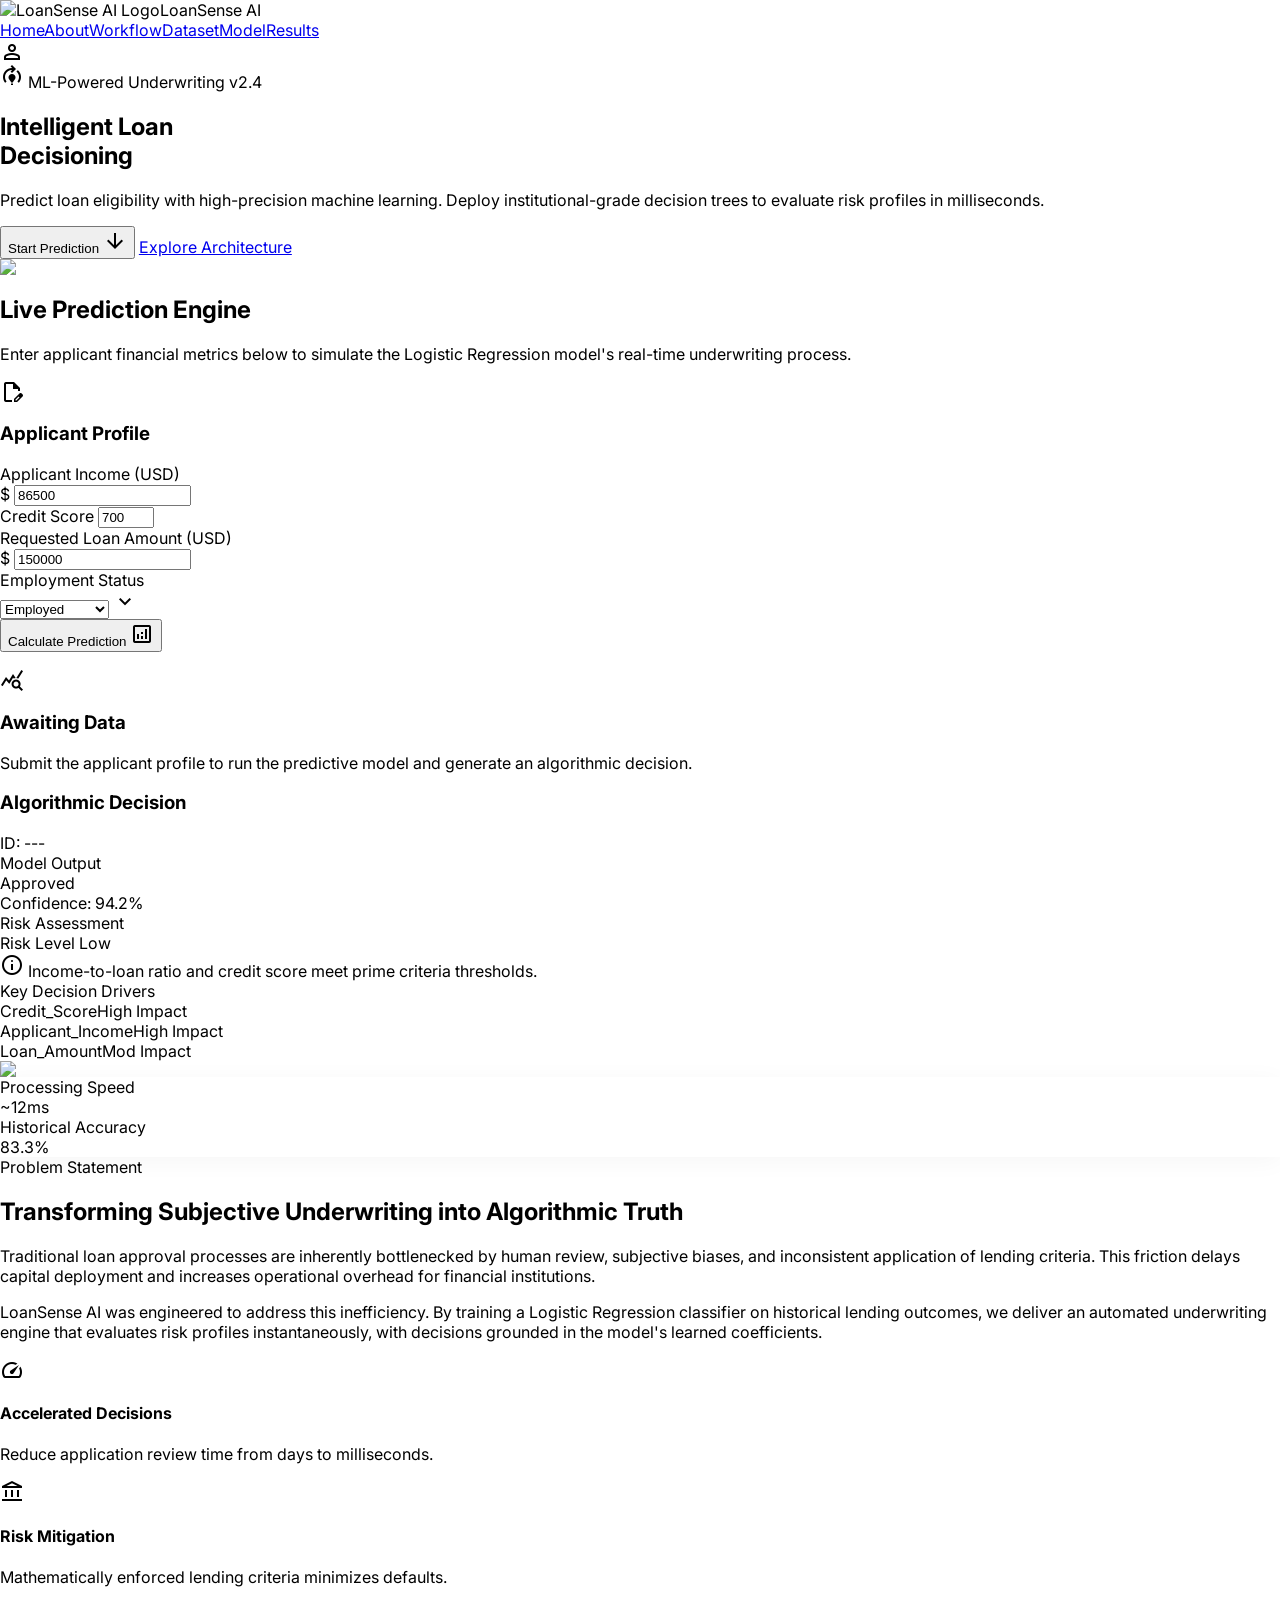
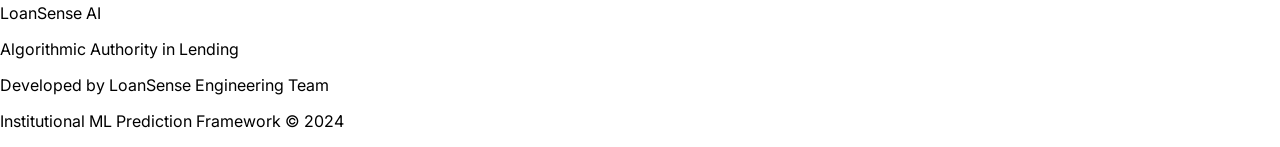
==== index.html @ cc36dde2 "Add files via upload" ====
<html lang="en"><head><meta charset="utf-8"/><meta content="width=device-width, initial-scale=1.0" name="viewport"/><link href="https://fonts.googleapis.com/css2?family=Material+Symbols+Outlined:opsz,wght,FILL,GRAD@24,400,0,0" rel="stylesheet"/><link href="https://fonts.googleapis.com/css2?family=Inter:wght@400;600;700&amp;display=swap" rel="stylesheet"/>
<link href="https://fonts.googleapis.com/css2?family=Material+Symbols+Outlined:wght,FILL@100..700,0..1&amp;display=swap" rel="stylesheet"/>
<link rel="stylesheet" href="styles.css"/>
<script src="https://cdn.tailwindcss.com"></script><script id="tailwind-config">tailwind.config={theme:{extend:{"colors":{"secondary-fixed-dim":"#4eddbb","border-slate":"#E2E8F0","warning-amber":"#F59E0B","surface-variant":"#e0e3e5","on-error-container":"#93000a","outline":"#727780","surface-bright":"#f7f9fb","on-surface-variant":"#42474f","secondary-container":"#6cf7d4","inverse-on-surface":"#eff1f3","on-tertiary-fixed":"#0d1c2e","on-primary-fixed":"#001c37","on-surface":"#191c1e","on-primary-fixed-variant":"#07497d","surface":"#f7f9fb","error":"#ba1a1a","surface-container-highest":"#e0e3e5","on-primary":"#ffffff","on-tertiary-container":"#acbbd2","outline-variant":"#c2c7d1","primary":"#00355f","surface-tint":"#2d6197","surface-container-lowest":"#ffffff","surface-container-high":"#e6e8ea","on-background":"#191c1e","primary-fixed":"#d2e4ff","on-secondary-fixed-variant":"#005141","surface-container":"#eceef0","tertiary-fixed-dim":"#b9c7df","surface-container-low":"#f2f4f6","on-tertiary-fixed-variant":"#3a485b","primary-container":"#0f4c81","on-secondary":"#ffffff","on-primary-container":"#8ebdf9","inverse-primary":"#a0c9ff","tertiary-container":"#3d4b5f","surface-dim":"#d8dadc","success-green":"#10B981","surface-white":"#FFFFFF","on-secondary-container":"#00705c","tertiary":"#263447","on-tertiary":"#ffffff","on-secondary-fixed":"#002019","error-red":"#DC2626","inverse-surface":"#2d3133","error-container":"#ffdad6","secondary":"#006b58","on-error":"#ffffff","background":"#f7f9fb","secondary-fixed":"#6ff9d6","tertiary-fixed":"#d5e3fc","primary-fixed-dim":"#a0c9ff"},"borderRadius":{"DEFAULT":"0.25rem","lg":"0.5rem","xl":"0.75rem","full":"9999px"},"spacing":{"margin-desktop":"32px","md":"16px","gutter":"24px","unit":"4px","xs":"4px","lg":"24px","xl":"32px","margin-mobile":"16px","sm":"8px"},"fontFamily":{"display-lg":["Inter"],"body-bold":["Inter"],"body-base":["Inter"],"label-caps":["Inter"],"headline-md":["Inter"],"title-sm":["Inter"],"headline-lg-mobile":["Inter"],"stat-lg":["Inter"]},"fontSize":{"display-lg":["36px",{"lineHeight":"44px","letterSpacing":"-0.02em","fontWeight":"700"}],"body-bold":["16px",{"lineHeight":"24px","letterSpacing":"0","fontWeight":"600"}],"body-base":["16px",{"lineHeight":"24px","letterSpacing":"0","fontWeight":"400"}],"label-caps":["12px",{"lineHeight":"16px","letterSpacing":"0.05em","fontWeight":"600"}],"headline-md":["24px",{"lineHeight":"32px","letterSpacing":"-0.01em","fontWeight":"600"}],"title-sm":["18px",{"lineHeight":"28px","letterSpacing":"0","fontWeight":"600"}],"headline-lg-mobile":["28px",{"lineHeight":"36px","letterSpacing":"-0.02em","fontWeight":"700"}],"stat-lg":["28px",{"lineHeight":"36px","letterSpacing":"-0.01em","fontWeight":"700"}]}}}}</script></head><body class="bg-background font-body-base text-on-surface"><header class="fixed top-0 w-full z-50 bg-surface-white/80 backdrop-blur-xl shadow-[0_1px_8px_rgba(0,0,0,0.04)]"><div class="h-20 max-w-[1440px] mx-auto px-margin-desktop flex items-center justify-between"><div class="flex items-center gap-sm"><img alt="LoanSense AI Logo" class="h-8 w-auto object-contain" src="https://lh3.googleusercontent.com/aida-public/[base64]"/><span class="font-headline-md text-headline-md text-primary">LoanSense AI</span></div><nav class="hidden md:flex items-center gap-xl" data-active-classes="text-primary font-body-bold"><a aria-current="page" class="transition-colors text-primary font-body-bold" data-path="home" href="#">Home</a><a class="text-body-base text-on-surface-variant hover:text-primary transition-colors" data-path="about" href="#">About</a><a class="text-body-base text-on-surface-variant hover:text-primary transition-colors" data-path="workflow" href="#">Workflow</a><a class="text-body-base text-on-surface-variant hover:text-primary transition-colors" data-path="dataset" href="#">Dataset</a><a class="text-body-base text-on-surface-variant hover:text-primary transition-colors" data-path="model" href="#">Model</a><a class="text-body-base text-on-surface-variant hover:text-primary transition-colors" data-path="results" href="#">Results</a></nav><div class="flex items-center gap-md"><div class="w-8 h-8 rounded-full bg-primary flex items-center justify-center"><span class="material-symbols-outlined text-on-primary text-[18px]">person</span></div></div></div></header><main class="w-full pt-20 bg-background"><div class="flex flex-col w-full font-body-base text-on-surface bg-background">
<!-- CSS for Animations & Layout specific tweaks -->
<style>
    @keyframes fade-in-up {
      from { opacity: 0; transform: translateY(20px); }
      to { opacity: 1; transform: translateY(0); }
    }
    .animate-fade-in-up {
      animation: fade-in-up 0.6s cubic-bezier(0.16, 1, 0.3, 1) forwards;
      opacity: 0;
    }
    .delay-100 { animation-delay: 100ms; }
    .delay-200 { animation-delay: 200ms; }
    .delay-300 { animation-delay: 300ms; }
    
    .glass-card {
      background: rgba(255, 255, 255, 0.7);
      backdrop-filter: blur(12px);
      box-shadow: 0 4px 24px rgba(0, 0, 0, 0.04);
    }
  </style>
<!-- 1. Hero Section -->
<section class="relative w-full pt-16 pb-24 lg:pt-32 lg:pb-40 overflow-hidden flex items-center justify-center min-h-[90vh]" id="home">
<div class="absolute inset-0 z-0 pointer-events-none">
<div class="absolute top-[-10%] left-[-10%] w-[50%] h-[50%] rounded-full bg-primary-fixed/30 blur-[120px]"></div>
<div class="absolute bottom-[-10%] right-[-10%] w-[40%] h-[40%] rounded-full bg-secondary-fixed/20 blur-[100px]"></div>
</div>
<div class="max-w-[1440px] w-full mx-auto px-margin-mobile md:px-margin-desktop relative z-10 flex flex-col lg:flex-row items-center gap-12 lg:gap-24">
<div class="w-full lg:w-1/2 flex flex-col items-start text-left">
<div class="inline-flex items-center gap-2 px-3 py-1.5 rounded-full bg-surface-container-high border border-border-slate mb-6 animate-fade-in-up">
<span class="material-symbols-outlined text-[16px] text-secondary">model_training</span>
<span class="text-label-caps text-on-surface-variant">ML-Powered Underwriting v2.4</span>
</div>
<h1 class="font-display-lg text-display-lg lg:text-[56px] lg:leading-[64px] text-on-surface mb-6 animate-fade-in-up delay-100 tracking-tight">
          Intelligent Loan<br/><span class="text-primary">Decisioning</span>
</h1>
<p class="font-title-sm text-title-sm text-on-surface-variant mb-10 max-w-[500px] animate-fade-in-up delay-200">
          Predict loan eligibility with high-precision machine learning. Deploy institutional-grade decision trees to evaluate risk profiles in milliseconds.
        </p>
<div class="flex flex-col sm:flex-row gap-4 w-full sm:w-auto animate-fade-in-up delay-300">
<button class="px-8 py-4 bg-primary text-on-primary rounded-lg font-body-bold hover:bg-on-primary-fixed-variant transition-all shadow-md hover:shadow-lg hover:-translate-y-0.5 flex items-center justify-center gap-2" onclick="document.getElementById('prediction-engine').scrollIntoView({behavior: 'smooth'})">
            Start Prediction
            <span class="material-symbols-outlined text-[20px]">arrow_downward</span>
</button>
<a class="px-8 py-4 bg-surface-white text-on-surface rounded-lg font-body-bold hover:bg-surface-container transition-all flex items-center justify-center shadow-sm" href="#about">
            Explore Architecture
          </a>
</div>
</div>
<div class="w-full lg:w-1/2 relative animate-fade-in-up delay-200">
<div class="relative w-full aspect-[4/3] rounded-2xl overflow-hidden shadow-2xl bg-surface-container flex items-center justify-center p-4 group">
<div class="absolute inset-0 bg-gradient-to-tr from-primary/5 to-secondary/5 opacity-50 transition-opacity group-hover:opacity-100"></div>
<img class="w-full h-full object-cover rounded-xl shadow-inner relative z-10" data-alt="3D stylized illustration of a modern banking desk with multiple screens displaying financial charts and a classical bank building model, futuristic yet professional, light blue and teal tones, high quality render" src="https://lh3.googleusercontent.com/aida-public/[base64]"/>
</div>
</div>
</div>
</section>
<!-- 2 & 3. Prediction Engine (Split Panel) -->
<section class="w-full py-24 bg-surface-bright border-y border-border-slate relative" id="prediction-engine">
<div class="max-w-[1440px] w-full mx-auto px-margin-mobile md:px-margin-desktop">
<div class="mb-12 text-center max-w-2xl mx-auto">
<h2 class="font-headline-md text-headline-md text-on-surface mb-4">Live Prediction Engine</h2>
<p class="font-body-base text-on-surface-variant">Enter applicant financial metrics below to simulate the Logistic Regression model's real-time underwriting process.</p>
</div>
<div class="flex flex-col lg:flex-row gap-8 lg:gap-12">
<!-- Input Form (Left Panel - 5 cols equivalent) -->
<div class="w-full lg:w-[40%] bg-surface-white rounded-xl shadow-md p-6 md:p-8">
<div class="flex items-center gap-3 mb-8 pb-4 border-b border-border-slate">
<span class="material-symbols-outlined text-primary bg-primary-fixed p-2 rounded-lg">edit_document</span>
<h3 class="font-title-sm text-title-sm">Applicant Profile</h3>
</div>
<form class="flex flex-col gap-6" id="prediction-form">
<div class="flex flex-col gap-2">
<label class="font-label-caps text-on-surface-variant uppercase tracking-wider">Applicant Income (USD)</label>
<div class="relative">
<span class="absolute left-4 top-1/2 -translate-y-1/2 text-on-surface-variant font-body-base">$</span>
<input class="w-full h-11 pl-8 pr-4 bg-surface-container-lowest border border-outline-variant rounded-lg font-body-base focus:outline-none focus:border-primary focus:ring-4 focus:ring-primary/15 transition-all text-on-surface" id="input-income" placeholder="e.g. 5000" required="" type="number" value="86500"/>
</div>
</div>
<div class="flex flex-col gap-2">
<label class="font-label-caps text-on-surface-variant uppercase tracking-wider">Credit Score</label>
<input class="w-full h-11 px-4 bg-surface-container-lowest border border-outline-variant rounded-lg font-body-base focus:outline-none focus:border-primary focus:ring-4 focus:ring-primary/15 transition-all text-on-surface" id="input-credit" max="850" min="300" placeholder="e.g. 700" required="" type="number" value="700"/>
</div>
<div class="flex flex-col gap-2">
<label class="font-label-caps text-on-surface-variant uppercase tracking-wider">Requested Loan Amount (USD)</label>
<div class="relative">
<span class="absolute left-4 top-1/2 -translate-y-1/2 text-on-surface-variant font-body-base">$</span>
<input class="w-full h-11 pl-8 pr-4 bg-surface-container-lowest border border-outline-variant rounded-lg font-body-base focus:outline-none focus:border-primary focus:ring-4 focus:ring-primary/15 transition-all text-on-surface" id="input-loan" placeholder="e.g. 200000" required="" type="number" value="150000"/>
</div>
</div>
<div class="flex flex-col gap-2">
<label class="font-label-caps text-on-surface-variant uppercase tracking-wider">Employment Status</label>
<div class="relative">
<select class="w-full h-11 px-4 bg-surface-container-lowest border border-outline-variant rounded-lg font-body-base focus:outline-none focus:border-primary focus:ring-4 focus:ring-primary/15 transition-all text-on-surface appearance-none cursor-pointer" id="input-employment">
<option selected="" value="employed">Employed</option>
<option value="self">Self-Employed</option>
<option value="unemployed">Unemployed</option>
</select>
<span class="material-symbols-outlined absolute right-4 top-1/2 -translate-y-1/2 pointer-events-none text-on-surface-variant">expand_more</span>
</div>
</div>
<button class="mt-4 w-full h-12 bg-secondary text-on-secondary rounded-lg font-body-bold hover:bg-on-secondary-fixed-variant transition-all shadow-md flex items-center justify-center gap-2" type="submit">
              Calculate Prediction
              <span class="material-symbols-outlined text-[20px]">analytics</span>
</button>
</form>
</div>
<!-- Results Panel (Right Panel - 7 cols equivalent) -->
<div class="w-full lg:w-[60%] bg-surface-white rounded-xl shadow-md p-6 md:p-8 flex flex-col relative overflow-hidden">
<!-- Empty State (Shown initially) -->
<div class="absolute inset-0 bg-surface-white z-10 flex flex-col items-center justify-center p-8 text-center transition-opacity duration-300" id="result-empty">
<div class="w-20 h-20 rounded-full bg-surface-container flex items-center justify-center mb-6">
<span class="material-symbols-outlined text-[32px] text-on-surface-variant">query_stats</span>
</div>
<h3 class="font-headline-md text-headline-md text-on-surface mb-2">Awaiting Data</h3>
<p class="font-body-base text-on-surface-variant max-w-sm">Submit the applicant profile to run the predictive model and generate an algorithmic decision.</p>
</div>
<!-- Result Content (Hidden initially) -->
<div class="flex-1 flex flex-col opacity-0 transition-opacity duration-500" id="result-content">
<div class="flex items-center justify-between mb-8 pb-4 border-b border-border-slate">
<h3 class="font-title-sm text-title-sm text-on-surface">Algorithmic Decision</h3>
<span class="text-label-caps text-on-surface-variant font-mono">ID: <span id="sim-id">---</span></span>
</div>
<div class="grid grid-cols-1 md:grid-cols-2 gap-6 mb-8">
<!-- Decision Badge Card -->
<div class="bg-surface-container-lowest border border-border-slate rounded-xl p-6 flex flex-col items-center justify-center text-center">
<div class="text-label-caps text-on-surface-variant uppercase tracking-wider mb-4">Model Output</div>
<div class="px-6 py-2 rounded-full font-body-bold text-[20px] bg-success-green/10 text-secondary border border-success-green/20 mb-2 transition-all" id="decision-badge">
                    Approved
                  </div>
<div class="text-sm text-on-surface-variant mt-2 font-mono">Confidence: <span id="conf-score">94.2</span>%</div>
</div>
<!-- Risk Metrics Card -->
<div class="bg-surface-container-lowest border border-border-slate rounded-xl p-6 flex flex-col justify-center">
<div class="text-label-caps text-on-surface-variant uppercase tracking-wider mb-4">Risk Assessment</div>
<div class="flex items-center justify-between mb-2">
<span class="font-body-base">Risk Level</span>
<span class="font-body-bold text-success-green" id="risk-level">Low</span>
</div>
<div class="w-full bg-surface-variant rounded-full h-2 mb-6 overflow-hidden">
<div class="bg-success-green h-2 rounded-full transition-all duration-1000" id="risk-bar" style="width: 15%"></div>
</div>
<div class="flex items-center gap-2">
<span class="material-symbols-outlined text-[16px] text-on-surface-variant">info</span>
<span class="text-sm text-on-surface-variant leading-tight" id="decision-reason">Income-to-loan ratio and credit score meet prime criteria thresholds.</span>
</div>
</div>
</div>
<!-- Feature Contributions (Bar chart simulation) -->
<div class="mt-auto">
<div class="text-label-caps text-on-surface-variant uppercase tracking-wider mb-4">Key Decision Drivers</div>
<div class="space-y-4" id="driver-bars">
<div>
<div class="flex justify-between text-sm mb-1"><span class="font-mono">Credit_Score</span><span class="font-mono text-primary" id="driver-credit-label">High Impact</span></div>
<div class="w-full bg-surface-variant rounded-sm h-1.5"><div class="bg-primary h-1.5 rounded-sm" id="driver-credit-bar" style="width: 85%"></div></div>
</div>
<div>
<div class="flex justify-between text-sm mb-1"><span class="font-mono">Applicant_Income</span><span class="font-mono text-primary" id="driver-income-label">High Impact</span></div>
<div class="w-full bg-surface-variant rounded-sm h-1.5"><div class="bg-primary h-1.5 rounded-sm" id="driver-income-bar" style="width: 65%"></div></div>
</div>
<div>
<div class="flex justify-between text-sm mb-1"><span class="font-mono">Loan_Amount</span><span class="font-mono text-outline" id="driver-loan-label">Mod Impact</span></div>
<div class="w-full bg-surface-variant rounded-sm h-1.5"><div class="bg-outline h-1.5 rounded-sm" id="driver-loan-bar" style="width: 35%"></div></div>
</div>
</div>
</div>
</div>
</div>
</div>
</div>
</section>
<!-- 4. Business Context (About) -->
<section class="w-full py-24 bg-background" id="about">
<div class="max-w-[1440px] w-full mx-auto px-margin-mobile md:px-margin-desktop grid grid-cols-1 lg:grid-cols-12 gap-12 items-center">
<div class="lg:col-span-5 relative">
<div class="aspect-square rounded-2xl overflow-hidden bg-surface-container relative">
<img class="w-full h-full object-cover" data-alt="Abstract rendering of financial data flows, wireframes of building structures turning into digital nodes, professional corporate banking aesthetic, deep blues and cool grays" src="https://lh3.googleusercontent.com/aida-public/[base64]"/>
<!-- Decorative stats floating over image -->
<div class="absolute bottom-6 left-6 right-6 glass-card rounded-xl p-4 flex justify-between items-center">
<div>
<div class="text-xs text-on-surface-variant font-body-bold uppercase tracking-wide">Processing Speed</div>
<div class="font-stat-lg text-stat-lg text-primary">~12ms</div>
</div>
<div class="h-8 w-px bg-border-slate"></div>
<div>
<div class="text-xs text-on-surface-variant font-body-bold uppercase tracking-wide">Historical Accuracy</div>
<div class="font-stat-lg text-stat-lg text-secondary">83.3%</div>
</div>
</div>
</div>
</div>
<div class="lg:col-span-6 lg:col-start-7 flex flex-col justify-center">
<span class="text-primary font-label-caps uppercase tracking-widest mb-4">Problem Statement</span>
<h2 class="font-display-lg text-display-lg text-on-surface mb-6">Transforming Subjective Underwriting into Algorithmic Truth</h2>
<p class="font-body-base text-on-surface-variant mb-6 text-lg leading-relaxed">
            Traditional loan approval processes are inherently bottlenecked by human review, subjective biases, and inconsistent application of lending criteria. This friction delays capital deployment and increases operational overhead for financial institutions.
          </p>
<p class="font-body-base text-on-surface-variant mb-8 leading-relaxed">
            LoanSense AI was engineered to address this inefficiency. By training a Logistic Regression classifier on historical lending outcomes, we deliver an automated underwriting engine that evaluates risk profiles instantaneously, with decisions grounded in the model's learned coefficients.
          </p>
<div class="grid grid-cols-1 sm:grid-cols-2 gap-6">
<div class="flex items-start gap-4 p-4 rounded-lg bg-surface-bright border border-border-slate">
<span class="material-symbols-outlined text-secondary mt-1">speed</span>
<div>
<h4 class="font-body-bold mb-1">Accelerated Decisions</h4>
<p class="text-sm text-on-surface-variant">Reduce application review time from days to milliseconds.</p>
</div>
</div>
<div class="flex items-start gap-4 p-4 rounded-lg bg-surface-bright border border-border-slate">
<span class="material-symbols-outlined text-secondary mt-1">account_balance</span>
<div>
<h4 class="font-body-bold mb-1">Risk Mitigation</h4>
<p class="text-sm text-on-surface-variant">Mathematically enforced lending criteria minimizes defaults.</p>
</div>
</div>
</div>
</div>
</div>
</section>
</div></main><footer class="w-full bg-surface-container border-t border-slate py-xl"><div class="max-w-[1440px] mx-auto px-margin-desktop flex flex-col md:flex-row justify-between items-center gap-lg text-on-surface-variant"><div class="flex flex-col gap-xs"><span class="font-body-bold text-primary">LoanSense AI</span><p class="text-label-caps">Algorithmic Authority in Lending</p></div><div class="text-center md:text-right text-sm font-body-base"><p>Developed by LoanSense Engineering Team</p><p class="opacity-70 mt-xs">Institutional ML Prediction Framework © 2024</p></div></div></footer>
<script src="app.js"></script>
</body></html>
---- styles.css ----
@layer base {
  html,
  body {
    margin: 0;
    padding: 0;
    scroll-behavior: smooth;
    font-family: 'Inter', system-ui, sans-serif;
  }

  body {
    overscroll-behavior: none;
  }

  main > :first-child {
    margin-top: 0 !important;
  }

  main > :last-child {
    margin-bottom: 0 !important;
  }
}

::-webkit-scrollbar {
  display: none;
}
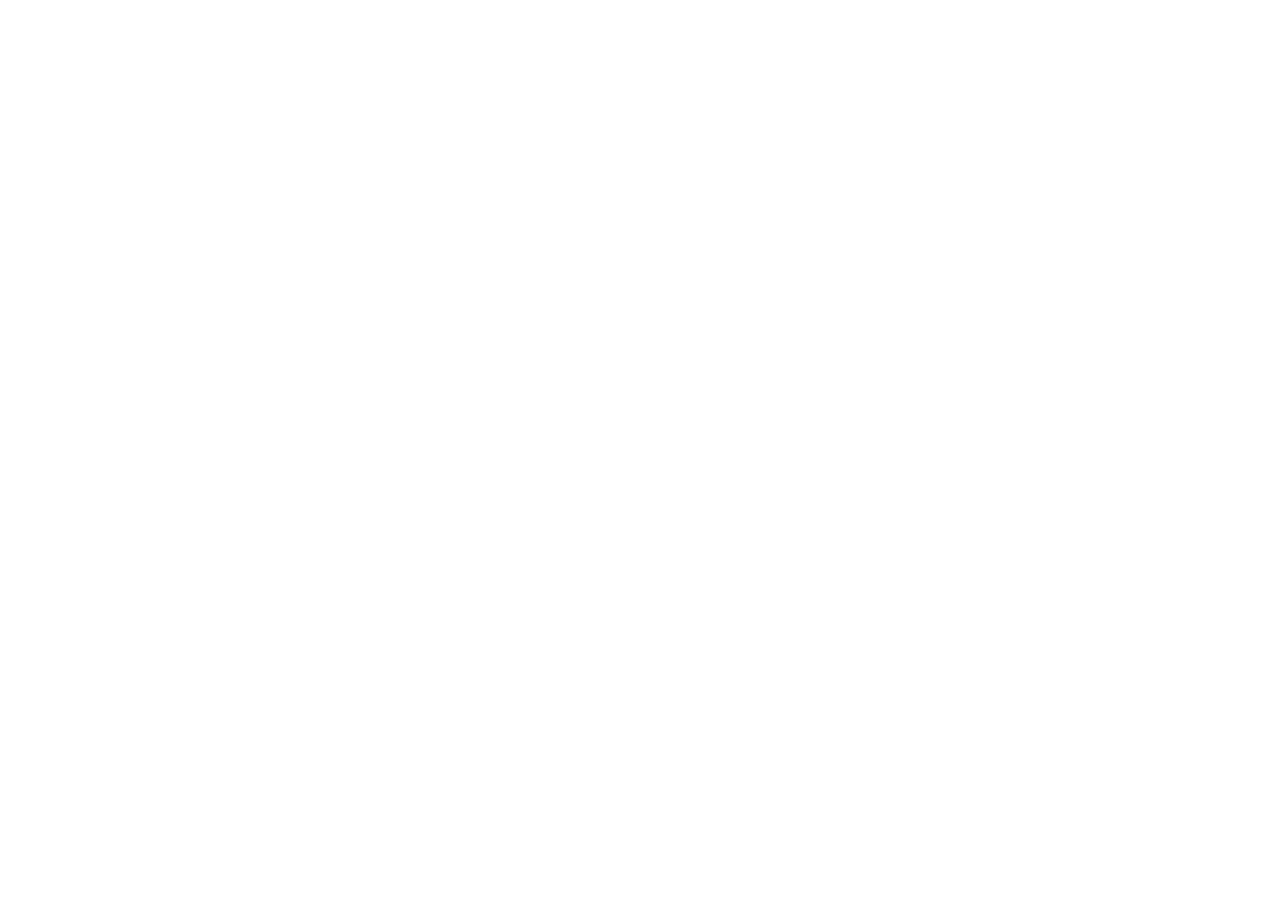
==== commit a703b7b4: "Rename: working process.html to index.html" ====
--- a/index.html
+++ b/index.html
@@ -1,225 +1,227 @@
-<html lang="en"><head><meta charset="utf-8"/><meta content="width=device-width, initial-scale=1.0" name="viewport"/><link href="https://fonts.googleapis.com/css2?family=Material+Symbols+Outlined:opsz,wght,FILL,GRAD@24,400,0,0" rel="stylesheet"/><link href="https://fonts.googleapis.com/css2?family=Inter:wght@400;600;700&amp;display=swap" rel="stylesheet"/>
-<link href="https://fonts.googleapis.com/css2?family=Material+Symbols+Outlined:wght,FILL@100..700,0..1&amp;display=swap" rel="stylesheet"/>
-<link rel="stylesheet" href="styles.css"/>
-<script src="https://cdn.tailwindcss.com"></script><script id="tailwind-config">tailwind.config={theme:{extend:{"colors":{"secondary-fixed-dim":"#4eddbb","border-slate":"#E2E8F0","warning-amber":"#F59E0B","surface-variant":"#e0e3e5","on-error-container":"#93000a","outline":"#727780","surface-bright":"#f7f9fb","on-surface-variant":"#42474f","secondary-container":"#6cf7d4","inverse-on-surface":"#eff1f3","on-tertiary-fixed":"#0d1c2e","on-primary-fixed":"#001c37","on-surface":"#191c1e","on-primary-fixed-variant":"#07497d","surface":"#f7f9fb","error":"#ba1a1a","surface-container-highest":"#e0e3e5","on-primary":"#ffffff","on-tertiary-container":"#acbbd2","outline-variant":"#c2c7d1","primary":"#00355f","surface-tint":"#2d6197","surface-container-lowest":"#ffffff","surface-container-high":"#e6e8ea","on-background":"#191c1e","primary-fixed":"#d2e4ff","on-secondary-fixed-variant":"#005141","surface-container":"#eceef0","tertiary-fixed-dim":"#b9c7df","surface-container-low":"#f2f4f6","on-tertiary-fixed-variant":"#3a485b","primary-container":"#0f4c81","on-secondary":"#ffffff","on-primary-container":"#8ebdf9","inverse-primary":"#a0c9ff","tertiary-container":"#3d4b5f","surface-dim":"#d8dadc","success-green":"#10B981","surface-white":"#FFFFFF","on-secondary-container":"#00705c","tertiary":"#263447","on-tertiary":"#ffffff","on-secondary-fixed":"#002019","error-red":"#DC2626","inverse-surface":"#2d3133","error-container":"#ffdad6","secondary":"#006b58","on-error":"#ffffff","background":"#f7f9fb","secondary-fixed":"#6ff9d6","tertiary-fixed":"#d5e3fc","primary-fixed-dim":"#a0c9ff"},"borderRadius":{"DEFAULT":"0.25rem","lg":"0.5rem","xl":"0.75rem","full":"9999px"},"spacing":{"margin-desktop":"32px","md":"16px","gutter":"24px","unit":"4px","xs":"4px","lg":"24px","xl":"32px","margin-mobile":"16px","sm":"8px"},"fontFamily":{"display-lg":["Inter"],"body-bold":["Inter"],"body-base":["Inter"],"label-caps":["Inter"],"headline-md":["Inter"],"title-sm":["Inter"],"headline-lg-mobile":["Inter"],"stat-lg":["Inter"]},"fontSize":{"display-lg":["36px",{"lineHeight":"44px","letterSpacing":"-0.02em","fontWeight":"700"}],"body-bold":["16px",{"lineHeight":"24px","letterSpacing":"0","fontWeight":"600"}],"body-base":["16px",{"lineHeight":"24px","letterSpacing":"0","fontWeight":"400"}],"label-caps":["12px",{"lineHeight":"16px","letterSpacing":"0.05em","fontWeight":"600"}],"headline-md":["24px",{"lineHeight":"32px","letterSpacing":"-0.01em","fontWeight":"600"}],"title-sm":["18px",{"lineHeight":"28px","letterSpacing":"0","fontWeight":"600"}],"headline-lg-mobile":["28px",{"lineHeight":"36px","letterSpacing":"-0.02em","fontWeight":"700"}],"stat-lg":["28px",{"lineHeight":"36px","letterSpacing":"-0.01em","fontWeight":"700"}]}}}}</script></head><body class="bg-background font-body-base text-on-surface"><header class="fixed top-0 w-full z-50 bg-surface-white/80 backdrop-blur-xl shadow-[0_1px_8px_rgba(0,0,0,0.04)]"><div class="h-20 max-w-[1440px] mx-auto px-margin-desktop flex items-center justify-between"><div class="flex items-center gap-sm"><img alt="LoanSense AI Logo" class="h-8 w-auto object-contain" src="https://lh3.googleusercontent.com/aida-public/[base64]"/><span class="font-headline-md text-headline-md text-primary">LoanSense AI</span></div><nav class="hidden md:flex items-center gap-xl" data-active-classes="text-primary font-body-bold"><a aria-current="page" class="transition-colors text-primary font-body-bold" data-path="home" href="#">Home</a><a class="text-body-base text-on-surface-variant hover:text-primary transition-colors" data-path="about" href="#">About</a><a class="text-body-base text-on-surface-variant hover:text-primary transition-colors" data-path="workflow" href="#">Workflow</a><a class="text-body-base text-on-surface-variant hover:text-primary transition-colors" data-path="dataset" href="#">Dataset</a><a class="text-body-base text-on-surface-variant hover:text-primary transition-colors" data-path="model" href="#">Model</a><a class="text-body-base text-on-surface-variant hover:text-primary transition-colors" data-path="results" href="#">Results</a></nav><div class="flex items-center gap-md"><div class="w-8 h-8 rounded-full bg-primary flex items-center justify-center"><span class="material-symbols-outlined text-on-primary text-[18px]">person</span></div></div></div></header><main class="w-full pt-20 bg-background"><div class="flex flex-col w-full font-body-base text-on-surface bg-background">
-<!-- CSS for Animations & Layout specific tweaks -->
-<style>
-    @keyframes fade-in-up {
-      from { opacity: 0; transform: translateY(20px); }
-      to { opacity: 1; transform: translateY(0); }
-    }
-    .animate-fade-in-up {
-      animation: fade-in-up 0.6s cubic-bezier(0.16, 1, 0.3, 1) forwards;
-      opacity: 0;
-    }
-    .delay-100 { animation-delay: 100ms; }
-    .delay-200 { animation-delay: 200ms; }
-    .delay-300 { animation-delay: 300ms; }
-    
-    .glass-card {
-      background: rgba(255, 255, 255, 0.7);
-      backdrop-filter: blur(12px);
-      box-shadow: 0 4px 24px rgba(0, 0, 0, 0.04);
-    }
-  </style>
-<!-- 1. Hero Section -->
-<section class="relative w-full pt-16 pb-24 lg:pt-32 lg:pb-40 overflow-hidden flex items-center justify-center min-h-[90vh]" id="home">
-<div class="absolute inset-0 z-0 pointer-events-none">
-<div class="absolute top-[-10%] left-[-10%] w-[50%] h-[50%] rounded-full bg-primary-fixed/30 blur-[120px]"></div>
-<div class="absolute bottom-[-10%] right-[-10%] w-[40%] h-[40%] rounded-full bg-secondary-fixed/20 blur-[100px]"></div>
-</div>
-<div class="max-w-[1440px] w-full mx-auto px-margin-mobile md:px-margin-desktop relative z-10 flex flex-col lg:flex-row items-center gap-12 lg:gap-24">
-<div class="w-full lg:w-1/2 flex flex-col items-start text-left">
-<div class="inline-flex items-center gap-2 px-3 py-1.5 rounded-full bg-surface-container-high border border-border-slate mb-6 animate-fade-in-up">
-<span class="material-symbols-outlined text-[16px] text-secondary">model_training</span>
-<span class="text-label-caps text-on-surface-variant">ML-Powered Underwriting v2.4</span>
-</div>
-<h1 class="font-display-lg text-display-lg lg:text-[56px] lg:leading-[64px] text-on-surface mb-6 animate-fade-in-up delay-100 tracking-tight">
-          Intelligent Loan<br/><span class="text-primary">Decisioning</span>
-</h1>
-<p class="font-title-sm text-title-sm text-on-surface-variant mb-10 max-w-[500px] animate-fade-in-up delay-200">
-          Predict loan eligibility with high-precision machine learning. Deploy institutional-grade decision trees to evaluate risk profiles in milliseconds.
-        </p>
-<div class="flex flex-col sm:flex-row gap-4 w-full sm:w-auto animate-fade-in-up delay-300">
-<button class="px-8 py-4 bg-primary text-on-primary rounded-lg font-body-bold hover:bg-on-primary-fixed-variant transition-all shadow-md hover:shadow-lg hover:-translate-y-0.5 flex items-center justify-center gap-2" onclick="document.getElementById('prediction-engine').scrollIntoView({behavior: 'smooth'})">
-            Start Prediction
-            <span class="material-symbols-outlined text-[20px]">arrow_downward</span>
-</button>
-<a class="px-8 py-4 bg-surface-white text-on-surface rounded-lg font-body-bold hover:bg-surface-container transition-all flex items-center justify-center shadow-sm" href="#about">
-            Explore Architecture
-          </a>
-</div>
-</div>
-<div class="w-full lg:w-1/2 relative animate-fade-in-up delay-200">
-<div class="relative w-full aspect-[4/3] rounded-2xl overflow-hidden shadow-2xl bg-surface-container flex items-center justify-center p-4 group">
-<div class="absolute inset-0 bg-gradient-to-tr from-primary/5 to-secondary/5 opacity-50 transition-opacity group-hover:opacity-100"></div>
-<img class="w-full h-full object-cover rounded-xl shadow-inner relative z-10" data-alt="3D stylized illustration of a modern banking desk with multiple screens displaying financial charts and a classical bank building model, futuristic yet professional, light blue and teal tones, high quality render" src="https://lh3.googleusercontent.com/aida-public/[base64]"/>
-</div>
-</div>
-</div>
-</section>
-<!-- 2 & 3. Prediction Engine (Split Panel) -->
-<section class="w-full py-24 bg-surface-bright border-y border-border-slate relative" id="prediction-engine">
-<div class="max-w-[1440px] w-full mx-auto px-margin-mobile md:px-margin-desktop">
-<div class="mb-12 text-center max-w-2xl mx-auto">
-<h2 class="font-headline-md text-headline-md text-on-surface mb-4">Live Prediction Engine</h2>
-<p class="font-body-base text-on-surface-variant">Enter applicant financial metrics below to simulate the Logistic Regression model's real-time underwriting process.</p>
-</div>
-<div class="flex flex-col lg:flex-row gap-8 lg:gap-12">
-<!-- Input Form (Left Panel - 5 cols equivalent) -->
-<div class="w-full lg:w-[40%] bg-surface-white rounded-xl shadow-md p-6 md:p-8">
-<div class="flex items-center gap-3 mb-8 pb-4 border-b border-border-slate">
-<span class="material-symbols-outlined text-primary bg-primary-fixed p-2 rounded-lg">edit_document</span>
-<h3 class="font-title-sm text-title-sm">Applicant Profile</h3>
-</div>
-<form class="flex flex-col gap-6" id="prediction-form">
-<div class="flex flex-col gap-2">
-<label class="font-label-caps text-on-surface-variant uppercase tracking-wider">Applicant Income (USD)</label>
-<div class="relative">
-<span class="absolute left-4 top-1/2 -translate-y-1/2 text-on-surface-variant font-body-base">$</span>
-<input class="w-full h-11 pl-8 pr-4 bg-surface-container-lowest border border-outline-variant rounded-lg font-body-base focus:outline-none focus:border-primary focus:ring-4 focus:ring-primary/15 transition-all text-on-surface" id="input-income" placeholder="e.g. 5000" required="" type="number" value="86500"/>
-</div>
-</div>
-<div class="flex flex-col gap-2">
-<label class="font-label-caps text-on-surface-variant uppercase tracking-wider">Credit Score</label>
-<input class="w-full h-11 px-4 bg-surface-container-lowest border border-outline-variant rounded-lg font-body-base focus:outline-none focus:border-primary focus:ring-4 focus:ring-primary/15 transition-all text-on-surface" id="input-credit" max="850" min="300" placeholder="e.g. 700" required="" type="number" value="700"/>
-</div>
-<div class="flex flex-col gap-2">
-<label class="font-label-caps text-on-surface-variant uppercase tracking-wider">Requested Loan Amount (USD)</label>
-<div class="relative">
-<span class="absolute left-4 top-1/2 -translate-y-1/2 text-on-surface-variant font-body-base">$</span>
-<input class="w-full h-11 pl-8 pr-4 bg-surface-container-lowest border border-outline-variant rounded-lg font-body-base focus:outline-none focus:border-primary focus:ring-4 focus:ring-primary/15 transition-all text-on-surface" id="input-loan" placeholder="e.g. 200000" required="" type="number" value="150000"/>
-</div>
-</div>
-<div class="flex flex-col gap-2">
-<label class="font-label-caps text-on-surface-variant uppercase tracking-wider">Employment Status</label>
-<div class="relative">
-<select class="w-full h-11 px-4 bg-surface-container-lowest border border-outline-variant rounded-lg font-body-base focus:outline-none focus:border-primary focus:ring-4 focus:ring-primary/15 transition-all text-on-surface appearance-none cursor-pointer" id="input-employment">
-<option selected="" value="employed">Employed</option>
-<option value="self">Self-Employed</option>
-<option value="unemployed">Unemployed</option>
-</select>
-<span class="material-symbols-outlined absolute right-4 top-1/2 -translate-y-1/2 pointer-events-none text-on-surface-variant">expand_more</span>
-</div>
-</div>
-<button class="mt-4 w-full h-12 bg-secondary text-on-secondary rounded-lg font-body-bold hover:bg-on-secondary-fixed-variant transition-all shadow-md flex items-center justify-center gap-2" type="submit">
-              Calculate Prediction
-              <span class="material-symbols-outlined text-[20px]">analytics</span>
-</button>
-</form>
-</div>
-<!-- Results Panel (Right Panel - 7 cols equivalent) -->
-<div class="w-full lg:w-[60%] bg-surface-white rounded-xl shadow-md p-6 md:p-8 flex flex-col relative overflow-hidden">
-<!-- Empty State (Shown initially) -->
-<div class="absolute inset-0 bg-surface-white z-10 flex flex-col items-center justify-center p-8 text-center transition-opacity duration-300" id="result-empty">
-<div class="w-20 h-20 rounded-full bg-surface-container flex items-center justify-center mb-6">
-<span class="material-symbols-outlined text-[32px] text-on-surface-variant">query_stats</span>
-</div>
-<h3 class="font-headline-md text-headline-md text-on-surface mb-2">Awaiting Data</h3>
-<p class="font-body-base text-on-surface-variant max-w-sm">Submit the applicant profile to run the predictive model and generate an algorithmic decision.</p>
-</div>
-<!-- Result Content (Hidden initially) -->
-<div class="flex-1 flex flex-col opacity-0 transition-opacity duration-500" id="result-content">
-<div class="flex items-center justify-between mb-8 pb-4 border-b border-border-slate">
-<h3 class="font-title-sm text-title-sm text-on-surface">Algorithmic Decision</h3>
-<span class="text-label-caps text-on-surface-variant font-mono">ID: <span id="sim-id">---</span></span>
-</div>
-<div class="grid grid-cols-1 md:grid-cols-2 gap-6 mb-8">
-<!-- Decision Badge Card -->
-<div class="bg-surface-container-lowest border border-border-slate rounded-xl p-6 flex flex-col items-center justify-center text-center">
-<div class="text-label-caps text-on-surface-variant uppercase tracking-wider mb-4">Model Output</div>
-<div class="px-6 py-2 rounded-full font-body-bold text-[20px] bg-success-green/10 text-secondary border border-success-green/20 mb-2 transition-all" id="decision-badge">
-                    Approved
-                  </div>
-<div class="text-sm text-on-surface-variant mt-2 font-mono">Confidence: <span id="conf-score">94.2</span>%</div>
-</div>
-<!-- Risk Metrics Card -->
-<div class="bg-surface-container-lowest border border-border-slate rounded-xl p-6 flex flex-col justify-center">
-<div class="text-label-caps text-on-surface-variant uppercase tracking-wider mb-4">Risk Assessment</div>
-<div class="flex items-center justify-between mb-2">
-<span class="font-body-base">Risk Level</span>
-<span class="font-body-bold text-success-green" id="risk-level">Low</span>
-</div>
-<div class="w-full bg-surface-variant rounded-full h-2 mb-6 overflow-hidden">
-<div class="bg-success-green h-2 rounded-full transition-all duration-1000" id="risk-bar" style="width: 15%"></div>
-</div>
-<div class="flex items-center gap-2">
-<span class="material-symbols-outlined text-[16px] text-on-surface-variant">info</span>
-<span class="text-sm text-on-surface-variant leading-tight" id="decision-reason">Income-to-loan ratio and credit score meet prime criteria thresholds.</span>
-</div>
-</div>
-</div>
-<!-- Feature Contributions (Bar chart simulation) -->
-<div class="mt-auto">
-<div class="text-label-caps text-on-surface-variant uppercase tracking-wider mb-4">Key Decision Drivers</div>
-<div class="space-y-4" id="driver-bars">
-<div>
-<div class="flex justify-between text-sm mb-1"><span class="font-mono">Credit_Score</span><span class="font-mono text-primary" id="driver-credit-label">High Impact</span></div>
-<div class="w-full bg-surface-variant rounded-sm h-1.5"><div class="bg-primary h-1.5 rounded-sm" id="driver-credit-bar" style="width: 85%"></div></div>
-</div>
-<div>
-<div class="flex justify-between text-sm mb-1"><span class="font-mono">Applicant_Income</span><span class="font-mono text-primary" id="driver-income-label">High Impact</span></div>
-<div class="w-full bg-surface-variant rounded-sm h-1.5"><div class="bg-primary h-1.5 rounded-sm" id="driver-income-bar" style="width: 65%"></div></div>
-</div>
-<div>
-<div class="flex justify-between text-sm mb-1"><span class="font-mono">Loan_Amount</span><span class="font-mono text-outline" id="driver-loan-label">Mod Impact</span></div>
-<div class="w-full bg-surface-variant rounded-sm h-1.5"><div class="bg-outline h-1.5 rounded-sm" id="driver-loan-bar" style="width: 35%"></div></div>
-</div>
-</div>
-</div>
-</div>
-</div>
-</div>
-</div>
-</section>
-<!-- 4. Business Context (About) -->
-<section class="w-full py-24 bg-background" id="about">
-<div class="max-w-[1440px] w-full mx-auto px-margin-mobile md:px-margin-desktop grid grid-cols-1 lg:grid-cols-12 gap-12 items-center">
-<div class="lg:col-span-5 relative">
-<div class="aspect-square rounded-2xl overflow-hidden bg-surface-container relative">
-<img class="w-full h-full object-cover" data-alt="Abstract rendering of financial data flows, wireframes of building structures turning into digital nodes, professional corporate banking aesthetic, deep blues and cool grays" src="https://lh3.googleusercontent.com/aida-public/[base64]"/>
-<!-- Decorative stats floating over image -->
-<div class="absolute bottom-6 left-6 right-6 glass-card rounded-xl p-4 flex justify-between items-center">
-<div>
-<div class="text-xs text-on-surface-variant font-body-bold uppercase tracking-wide">Processing Speed</div>
-<div class="font-stat-lg text-stat-lg text-primary">~12ms</div>
-</div>
-<div class="h-8 w-px bg-border-slate"></div>
-<div>
-<div class="text-xs text-on-surface-variant font-body-bold uppercase tracking-wide">Historical Accuracy</div>
-<div class="font-stat-lg text-stat-lg text-secondary">83.3%</div>
-</div>
-</div>
-</div>
-</div>
-<div class="lg:col-span-6 lg:col-start-7 flex flex-col justify-center">
-<span class="text-primary font-label-caps uppercase tracking-widest mb-4">Problem Statement</span>
-<h2 class="font-display-lg text-display-lg text-on-surface mb-6">Transforming Subjective Underwriting into Algorithmic Truth</h2>
-<p class="font-body-base text-on-surface-variant mb-6 text-lg leading-relaxed">
-            Traditional loan approval processes are inherently bottlenecked by human review, subjective biases, and inconsistent application of lending criteria. This friction delays capital deployment and increases operational overhead for financial institutions.
-          </p>
-<p class="font-body-base text-on-surface-variant mb-8 leading-relaxed">
-            LoanSense AI was engineered to address this inefficiency. By training a Logistic Regression classifier on historical lending outcomes, we deliver an automated underwriting engine that evaluates risk profiles instantaneously, with decisions grounded in the model's learned coefficients.
-          </p>
-<div class="grid grid-cols-1 sm:grid-cols-2 gap-6">
-<div class="flex items-start gap-4 p-4 rounded-lg bg-surface-bright border border-border-slate">
-<span class="material-symbols-outlined text-secondary mt-1">speed</span>
-<div>
-<h4 class="font-body-bold mb-1">Accelerated Decisions</h4>
-<p class="text-sm text-on-surface-variant">Reduce application review time from days to milliseconds.</p>
-</div>
-</div>
-<div class="flex items-start gap-4 p-4 rounded-lg bg-surface-bright border border-border-slate">
-<span class="material-symbols-outlined text-secondary mt-1">account_balance</span>
-<div>
-<h4 class="font-body-bold mb-1">Risk Mitigation</h4>
-<p class="text-sm text-on-surface-variant">Mathematically enforced lending criteria minimizes defaults.</p>
-</div>
-</div>
-</div>
-</div>
-</div>
-</section>
-</div></main><footer class="w-full bg-surface-container border-t border-slate py-xl"><div class="max-w-[1440px] mx-auto px-margin-desktop flex flex-col md:flex-row justify-between items-center gap-lg text-on-surface-variant"><div class="flex flex-col gap-xs"><span class="font-body-bold text-primary">LoanSense AI</span><p class="text-label-caps">Algorithmic Authority in Lending</p></div><div class="text-center md:text-right text-sm font-body-base"><p>Developed by LoanSense Engineering Team</p><p class="opacity-70 mt-xs">Institutional ML Prediction Framework © 2024</p></div></div></footer>
-<script src="app.js"></script>
+<html lang="en"><head><meta charset="utf-8"/><meta content="width=device-width, initial-scale=1.0" name="viewport"/><link href="https://fonts.googleapis.com/css2?family=Material+Symbols+Outlined:opsz,[...]
+<link href="https://fonts.googleapis.com/css2?family=Material+Symbols+Outlined:wght,FILL@100..700,0..1&amp;display=swap" rel="stylesheet"/>
+<link rel="stylesheet" href="styles.css"/>
+<script src="https://cdn.tailwindcss.com"></script><script id="tailwind-config">tailwind.config={theme:{extend:{"colors":{"secondary-fixed-dim":"#4eddbb","border-slate":"#E2E8F0","warning-amber":"#F59[...]
+<!-- CSS for Animations & Layout specific tweaks -->
+<style>
+    @keyframes fade-in-up {
+      from { opacity: 0; transform: translateY(20px); }
+      to { opacity: 1; transform: translateY(0); }
+    }
+    .animate-fade-in-up {
+      animation: fade-in-up 0.6s cubic-bezier(0.16, 1, 0.3, 1) forwards;
+      opacity: 0;
+    }
+    .delay-100 { animation-delay: 100ms; }
+    .delay-200 { animation-delay: 200ms; }
+    .delay-300 { animation-delay: 300ms; }
+    
+    .glass-card {
+      background: rgba(255, 255, 255, 0.7);
+      backdrop-filter: blur(12px);
+      box-shadow: 0 4px 24px rgba(0, 0, 0, 0.04);
+    }
+  </style>
+<!-- 1. Hero Section -->
+<section class="relative w-full pt-16 pb-24 lg:pt-32 lg:pb-40 overflow-hidden flex items-center justify-center min-h-[90vh]" id="home">
+<div class="absolute inset-0 z-0 pointer-events-none">
+<div class="absolute top-[-10%] left-[-10%] w-[50%] h-[50%] rounded-full bg-primary-fixed/30 blur-[120px]"></div>
+<div class="absolute bottom-[-10%] right-[-10%] w-[40%] h-[40%] rounded-full bg-secondary-fixed/20 blur-[100px]"></div>
+</div>
+<div class="max-w-[1440px] w-full mx-auto px-margin-mobile md:px-margin-desktop relative z-10 flex flex-col lg:flex-row items-center gap-12 lg:gap-24">
+<div class="w-full lg:w-1/2 flex flex-col items-start text-left">
+<div class="inline-flex items-center gap-2 px-3 py-1.5 rounded-full bg-surface-container-high border border-border-slate mb-6 animate-fade-in-up">
+<span class="material-symbols-outlined text-[16px] text-secondary">model_training</span>
+<span class="text-label-caps text-on-surface-variant">ML-Powered Underwriting v2.4</span>
+</div>
+<h1 class="font-display-lg text-display-lg lg:text-[56px] lg:leading-[64px] text-on-surface mb-6 animate-fade-in-up delay-100 tracking-tight">
+          Intelligent Loan<br/><span class="text-primary">Decisioning</span>
+</h1>
+<p class="font-title-sm text-title-sm text-on-surface-variant mb-10 max-w-[500px] animate-fade-in-up delay-200">
+          Predict loan eligibility with high-precision machine learning. Deploy institutional-grade decision trees to evaluate risk profiles in milliseconds.
+        </p>
+<div class="flex flex-col sm:flex-row gap-4 w-full sm:w-auto animate-fade-in-up delay-300">
+<button class="px-8 py-4 bg-primary text-on-primary rounded-lg font-body-bold hover:bg-on-primary-fixed-variant transition-all shadow-md hover:shadow-lg hover:-translate-y-0.5 flex items-center justif[...]
+            Start Prediction
+            <span class="material-symbols-outlined text-[20px]">arrow_downward</span>
+</button>
+<a class="px-8 py-4 bg-surface-white text-on-surface rounded-lg font-body-bold hover:bg-surface-container transition-all flex items-center justify-center shadow-sm" href="#about">
+            Explore Architecture
+          </a>
+</div>
+</div>
+<div class="w-full lg:w-1/2 relative animate-fade-in-up delay-200">
+<div class="relative w-full aspect-[4/3] rounded-2xl overflow-hidden shadow-2xl bg-surface-container flex items-center justify-center p-4 group">
+<div class="absolute inset-0 bg-gradient-to-tr from-primary/5 to-secondary/5 opacity-50 transition-opacity group-hover:opacity-100"></div>
+<img class="w-full h-full object-cover rounded-xl shadow-inner relative z-10" data-alt="3D stylized illustration of a modern banking desk with multiple screens displaying financial charts and a classi[...]
+</div>
+</div>
+</div>
+</section>
+<!-- 2 & 3. Prediction Engine (Split Panel) -->
+<section class="w-full py-24 bg-surface-bright border-y border-border-slate relative" id="prediction-engine">
+<div class="max-w-[1440px] w-full mx-auto px-margin-mobile md:px-margin-desktop">
+<div class="mb-12 text-center max-w-2xl mx-auto">
+<h2 class="font-headline-md text-headline-md text-on-surface mb-4">Live Prediction Engine</h2>
+<p class="font-body-base text-on-surface-variant">Enter applicant financial metrics below to simulate the Logistic Regression model's real-time underwriting process.</p>
+</div>
+<div class="flex flex-col lg:flex-row gap-8 lg:gap-12">
+<!-- Input Form (Left Panel - 5 cols equivalent) -->
+<div class="w-full lg:w-[40%] bg-surface-white rounded-xl shadow-md p-6 md:p-8">
+<div class="flex items-center gap-3 mb-8 pb-4 border-b border-border-slate">
+<span class="material-symbols-outlined text-primary bg-primary-fixed p-2 rounded-lg">edit_document</span>
+<h3 class="font-title-sm text-title-sm">Applicant Profile</h3>
+</div>
+<form class="flex flex-col gap-6" id="prediction-form">
+<div class="flex flex-col gap-2">
+<label class="font-label-caps text-on-surface-variant uppercase tracking-wider">Applicant Income (USD)</label>
+<div class="relative">
+<span class="absolute left-4 top-1/2 -translate-y-1/2 text-on-surface-variant font-body-base">$</span>
+<input class="w-full h-11 pl-8 pr-4 bg-surface-container-lowest border border-outline-variant rounded-lg font-body-base focus:outline-none focus:border-primary focus:ring-4 focus:ring-primary/15 trans[...]
+</div>
+</div>
+<div class="flex flex-col gap-2">
+<label class="font-label-caps text-on-surface-variant uppercase tracking-wider">Credit Score</label>
+<input class="w-full h-11 px-4 bg-surface-container-lowest border border-outline-variant rounded-lg font-body-base focus:outline-none focus:border-primary focus:ring-4 focus:ring-primary/15 transition[...]
+</div>
+<div class="flex flex-col gap-2">
+<label class="font-label-caps text-on-surface-variant uppercase tracking-wider">Requested Loan Amount (USD)</label>
+<div class="relative">
+<span class="absolute left-4 top-1/2 -translate-y-1/2 text-on-surface-variant font-body-base">$</span>
+<input class="w-full h-11 pl-8 pr-4 bg-surface-container-lowest border border-outline-variant rounded-lg font-body-base focus:outline-none focus:border-primary focus:ring-4 focus:ring-primary/15 trans[...]
+</div>
+</div>
+<div class="flex flex-col gap-2">
+<label class="font-label-caps text-on-surface-variant uppercase tracking-wider">Employment Status</label>
+<div class="relative">
+<select class="w-full h-11 px-4 bg-surface-container-lowest border border-outline-variant rounded-lg font-body-base focus:outline-none focus:border-primary focus:ring-4 focus:ring-primary/15 transitio[...]
+<option selected="" value="employed">Employed</option>
+<option value="self">Self-Employed</option>
+<option value="unemployed">Unemployed</option>
+</select>
+<span class="material-symbols-outlined absolute right-4 top-1/2 -translate-y-1/2 pointer-events-none text-on-surface-variant">expand_more</span>
+</div>
+</div>
+<button class="mt-4 w-full h-12 bg-secondary text-on-secondary rounded-lg font-body-bold hover:bg-on-secondary-fixed-variant transition-all shadow-md flex items-center justify-center gap-2" type="subm[...]
+              Calculate Prediction
+              <span class="material-symbols-outlined text-[20px]">analytics</span>
+</button>
+</form>
+</div>
+<!-- Results Panel (Right Panel - 7 cols equivalent) -->
+<div class="w-full lg:w-[60%] bg-surface-white rounded-xl shadow-md p-6 md:p-8 flex flex-col relative overflow-hidden">
+<!-- Empty State (Shown initially) -->
+<div class="absolute inset-0 bg-surface-white z-10 flex flex-col items-center justify-center p-8 text-center transition-opacity duration-300" id="result-empty">
+<div class="w-20 h-20 rounded-full bg-surface-container flex items-center justify-center mb-6">
+<span class="material-symbols-outlined text-[32px] text-on-surface-variant">query_stats</span>
+</div>
+<h3 class="font-headline-md text-headline-md text-on-surface mb-2">Awaiting Data</h3>
+<p class="font-body-base text-on-surface-variant max-w-sm">Submit the applicant profile to run the predictive model and generate an algorithmic decision.</p>
+</div>
+<!-- Result Content (Hidden initially) -->
+<div class="flex-1 flex flex-col opacity-0 transition-opacity duration-500" id="result-content">
+<div class="flex items-center justify-between mb-8 pb-4 border-b border-border-slate">
+<h3 class="font-title-sm text-title-sm text-on-surface">Algorithmic Decision</h3>
+<span class="text-label-caps text-on-surface-variant font-mono">ID: <span id="sim-id">---</span></span>
+</div>
+<div class="grid grid-cols-1 md:grid-cols-2 gap-6 mb-8">
+<!-- Decision Badge Card -->
+<div class="bg-surface-container-lowest border border-border-slate rounded-xl p-6 flex flex-col items-center justify-center text-center">
+<div class="text-label-caps text-on-surface-variant uppercase tracking-wider mb-4">Model Output</div>
+<div class="px-6 py-2 rounded-full font-body-bold text-[20px] bg-success-green/10 text-secondary border border-success-green/20 mb-2 transition-all" id="decision-badge">
+                    Approved
+                  </div>
+<div class="text-sm text-on-surface-variant mt-2 font-mono">Confidence: <span id="conf-score">94.2</span>%</div>
+</div>
+<!-- Risk Metrics Card -->
+<div class="bg-surface-container-lowest border border-border-slate rounded-xl p-6 flex flex-col justify-center">
+<div class="text-label-caps text-on-surface-variant uppercase tracking-wider mb-4">Risk Assessment</div>
+<div class="flex items-center justify-between mb-2">
+<span class="font-body-base">Risk Level</span>
+<span class="font-body-bold text-success-green" id="risk-level">Low</span>
+</div>
+<div class="w-full bg-surface-variant rounded-full h-2 mb-6 overflow-hidden">
+<div class="bg-success-green h-2 rounded-full transition-all duration-1000" id="risk-bar" style="width: 15%"></div>
+</div>
+<div class="flex items-center gap-2">
+<span class="material-symbols-outlined text-[16px] text-on-surface-variant">info</span>
+<span class="text-sm text-on-surface-variant leading-tight" id="decision-reason">Income-to-loan ratio and credit score meet prime criteria thresholds.</span>
+</div>
+</div>
+</div>
+<!-- Feature Contributions (Bar chart simulation) -->
+<div class="mt-auto">
+<div class="text-label-caps text-on-surface-variant uppercase tracking-wider mb-4">Key Decision Drivers</div>
+<div class="space-y-4" id="driver-bars">
+<div>
+<div class="flex justify-between text-sm mb-1"><span class="font-mono">Credit_Score</span><span class="font-mono text-primary" id="driver-credit-label">High Impact</span></div>
+<div class="w-full bg-surface-variant rounded-sm h-1.5"><div class="bg-primary h-1.5 rounded-sm" id="driver-credit-bar" style="width: 85%"></div></div>
+</div>
+<div>
+<div class="flex justify-between text-sm mb-1"><span class="font-mono">Applicant_Income</span><span class="font-mono text-primary" id="driver-income-label">High Impact</span></div>
+<div class="w-full bg-surface-variant rounded-sm h-1.5"><div class="bg-primary h-1.5 rounded-sm" id="driver-income-bar" style="width: 65%"></div></div>
+</div>
+<div>
+<div class="flex justify-between text-sm mb-1"><span class="font-mono">Loan_Amount</span><span class="font-mono text-outline" id="driver-loan-label">Mod Impact</span></div>
+<div class="w-full bg-surface-variant rounded-sm h-1.5"><div class="bg-outline h-1.5 rounded-sm" id="driver-loan-bar" style="width: 35%"></div></div>
+</div>
+</div>
+</div>
+</div>
+</div>
+</div>
+</div>
+</div>
+</section>
+<!-- 4. Business Context (About) -->
+<section class="w-full py-24 bg-background" id="about">
+<div class="max-w-[1440px] w-full mx-auto px-margin-mobile md:px-margin-desktop grid grid-cols-1 lg:grid-cols-12 gap-12 items-center">
+<div class="lg:col-span-5 relative">
+<div class="aspect-square rounded-2xl overflow-hidden bg-surface-container relative">
+<img class="w-full h-full object-cover" data-alt="Abstract rendering of financial data flows, wireframes of building structures turning into digital nodes, professional corporate banking aesthetic, de[...]
+<!-- Decorative stats floating over image -->
+<div class="absolute bottom-6 left-6 right-6 glass-card rounded-xl p-4 flex justify-between items-center">
+<div>
+<div class="text-xs text-on-surface-variant font-body-bold uppercase tracking-wide">Processing Speed</div>
+<div class="font-stat-lg text-stat-lg text-primary">~12ms</div>
+</div>
+<div class="h-8 w-px bg-border-slate"></div>
+<div>
+<div class="text-xs text-on-surface-variant font-body-bold uppercase tracking-wide">Historical Accuracy</div>
+<div class="font-stat-lg text-stat-lg text-secondary">83.3%</div>
+</div>
+</div>
+</div>
+</div>
+</div>
+<div class="lg:col-span-6 lg:col-start-7 flex flex-col justify-center">
+<span class="text-primary font-label-caps uppercase tracking-widest mb-4">Problem Statement</span>
+<h2 class="font-display-lg text-display-lg text-on-surface mb-6">Transforming Subjective Underwriting into Algorithmic Truth</h2>
+<p class="font-body-base text-on-surface-variant mb-6 text-lg leading-relaxed">
+            Traditional loan approval processes are inherently bottlenecked by human review, subjective biases, and inconsistent application of lending criteria. This friction delays capital deploymen[...]
+          </p>
+<p class="font-body-base text-on-surface-variant mb-8 leading-relaxed">
+            LoanSense AI was engineered to address this inefficiency. By training a Logistic Regression classifier on historical lending outcomes, we deliver an automated underwriting engine that eval[...]
+          </p>
+<div class="grid grid-cols-1 sm:grid-cols-2 gap-6">
+<div class="flex items-start gap-4 p-4 rounded-lg bg-surface-bright border border-border-slate">
+<span class="material-symbols-outlined text-secondary mt-1">speed</span>
+<div>
+<h4 class="font-body-bold mb-1">Accelerated Decisions</h4>
+<p class="text-sm text-on-surface-variant">Reduce application review time from days to milliseconds.</p>
+</div>
+</div>
+<div class="flex items-start gap-4 p-4 rounded-lg bg-surface-bright border border-border-slate">
+<span class="material-symbols-outlined text-secondary mt-1">account_balance</span>
+<div>
+<h4 class="font-body-bold mb-1">Risk Mitigation</h4>
+<p class="text-sm text-on-surface-variant">Mathematically enforced lending criteria minimizes defaults.</p>
+</div>
+</div>
+</div>
+</div>
+</div>
+</section>
+</div></main><footer class="w-full bg-surface-container border-t border-slate py-xl"><div class="max-w-[1440px] mx-auto px-margin-desktop flex flex-col md:flex-row justify-between items-center gap-lg [...]
+<script src="app.js"></script>
 </body></html>
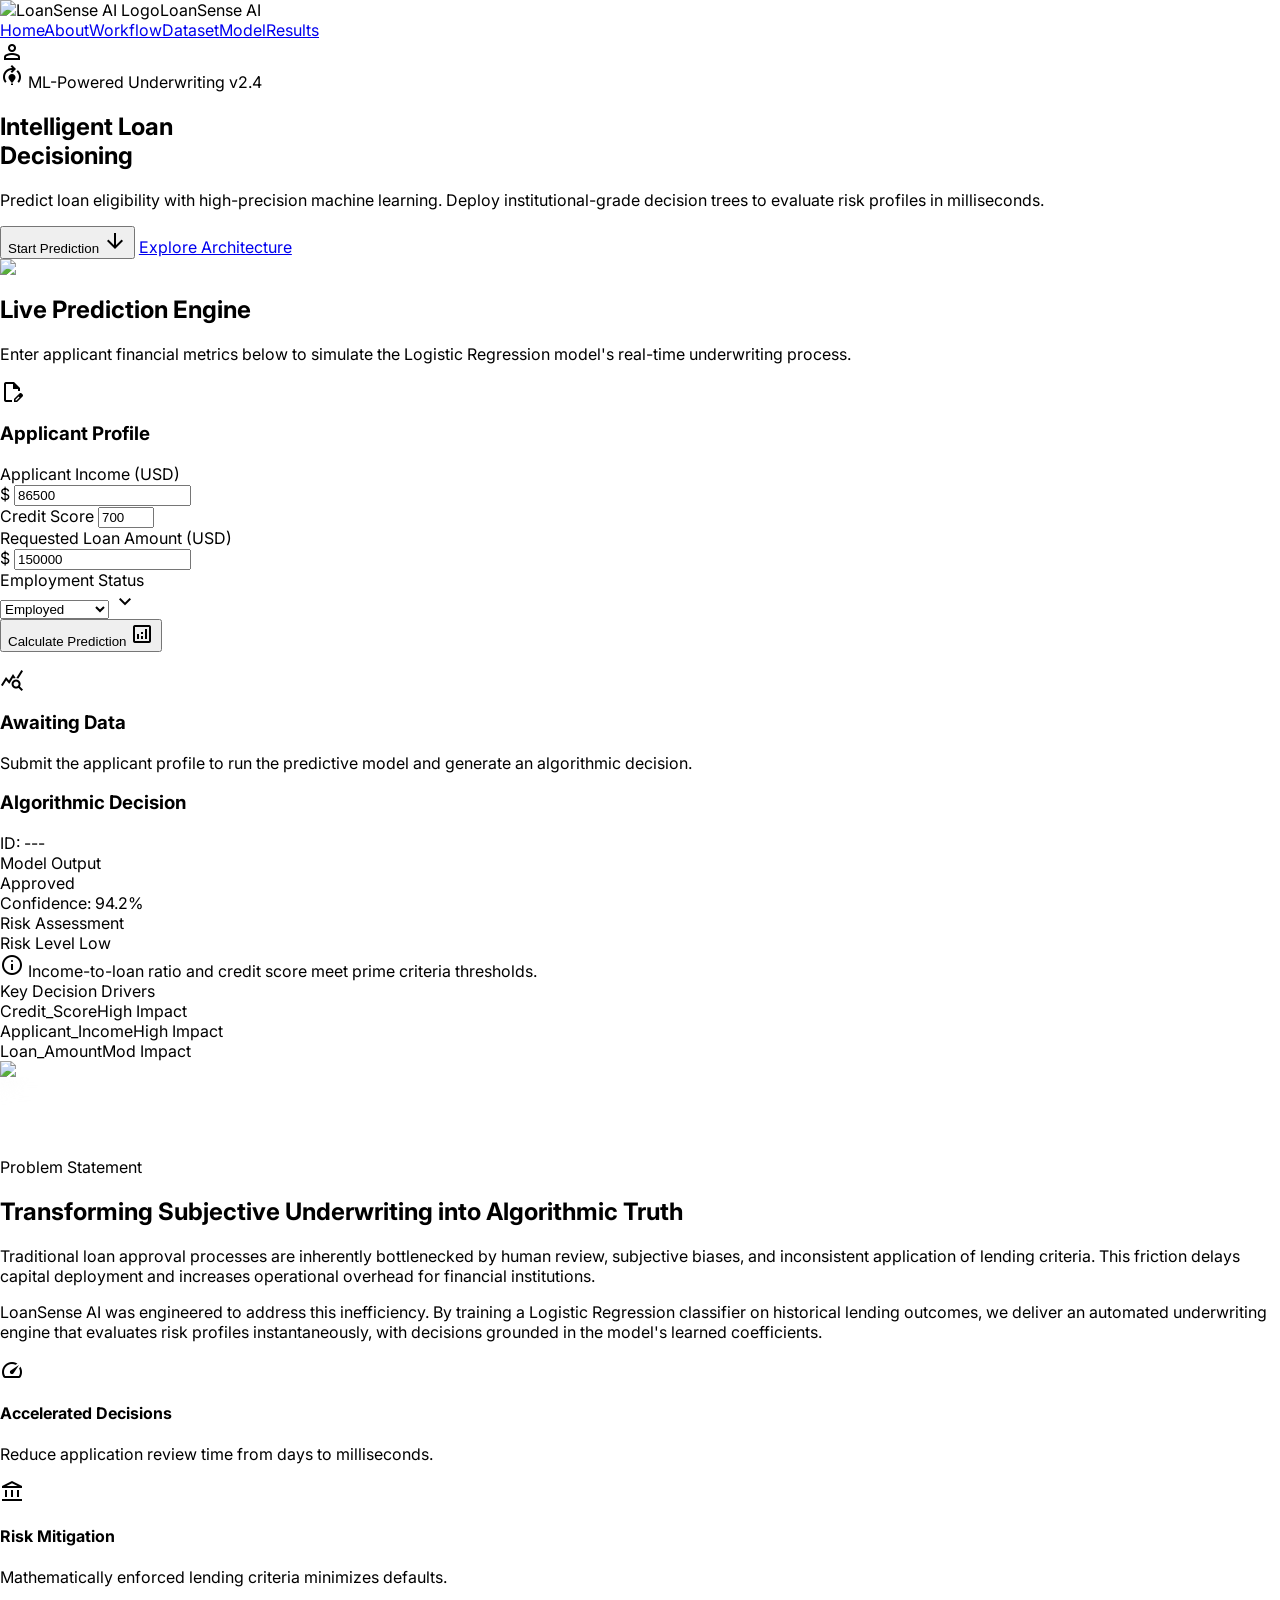
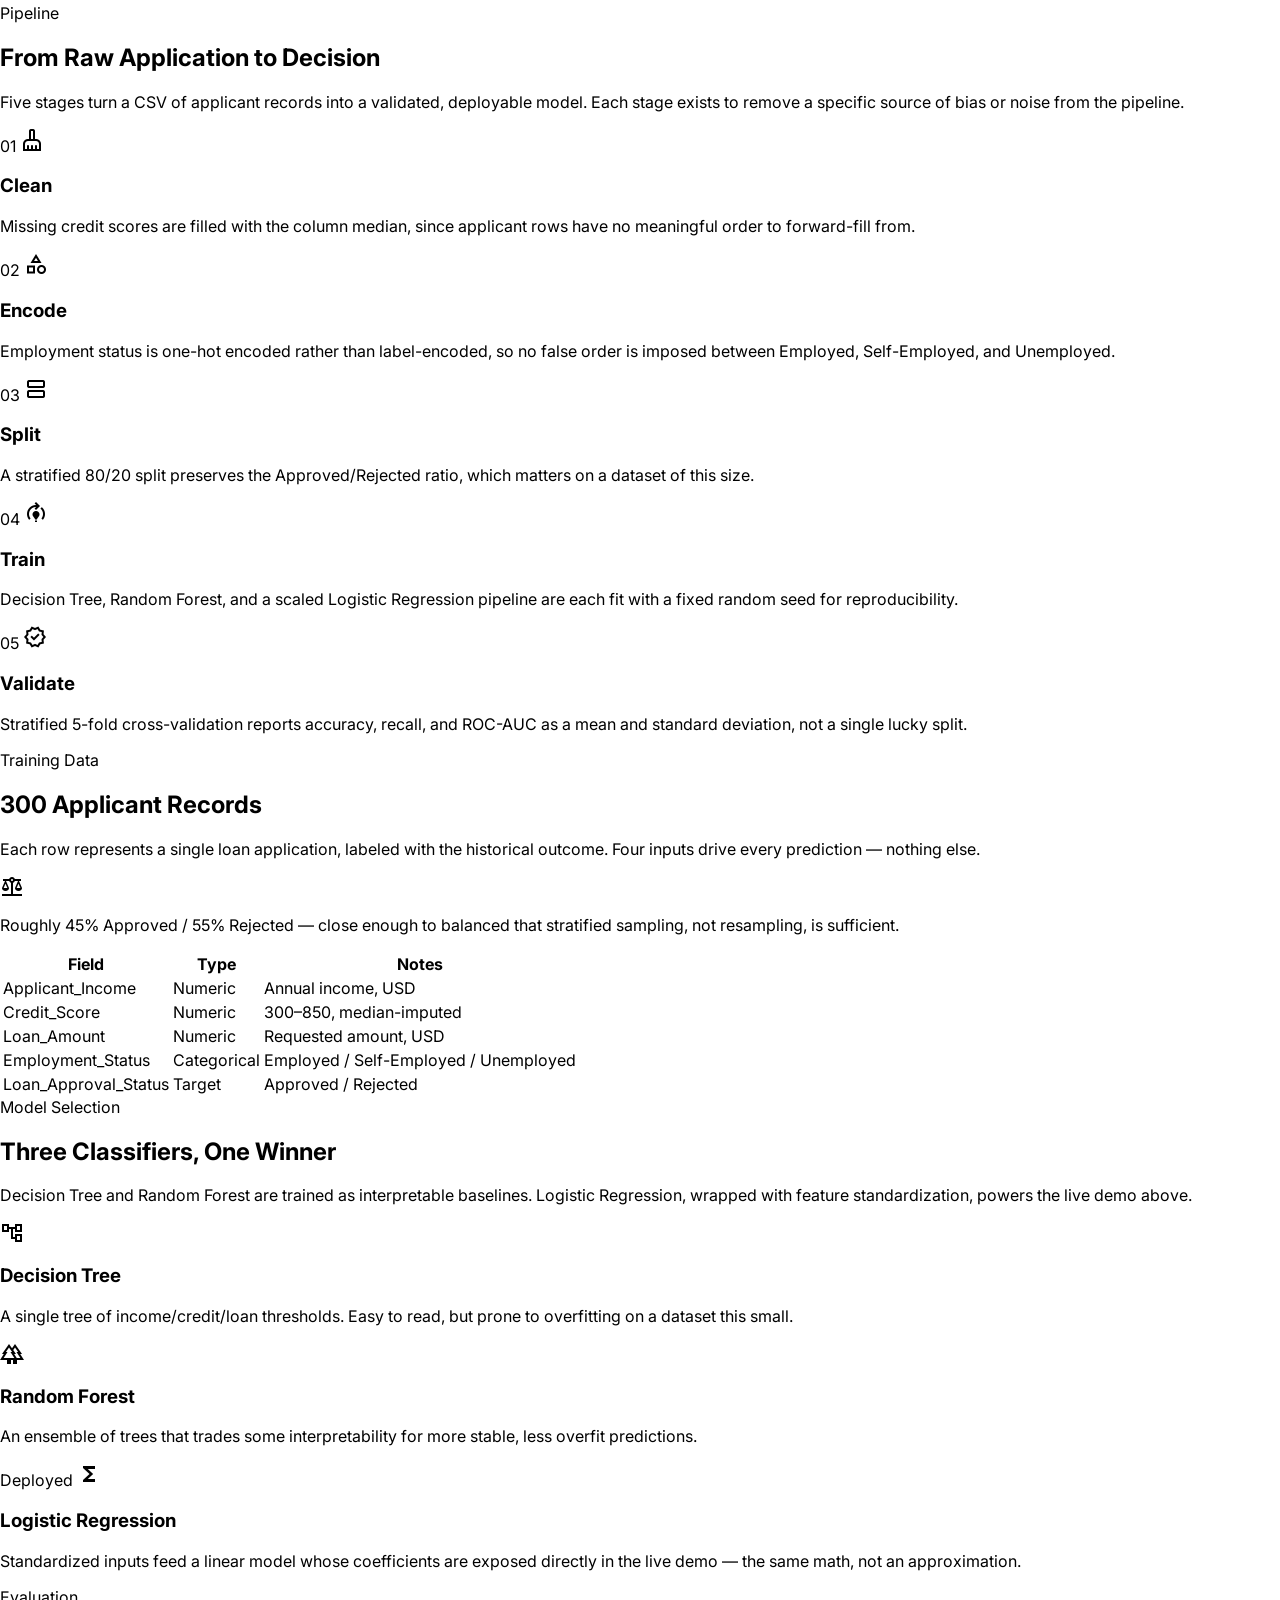
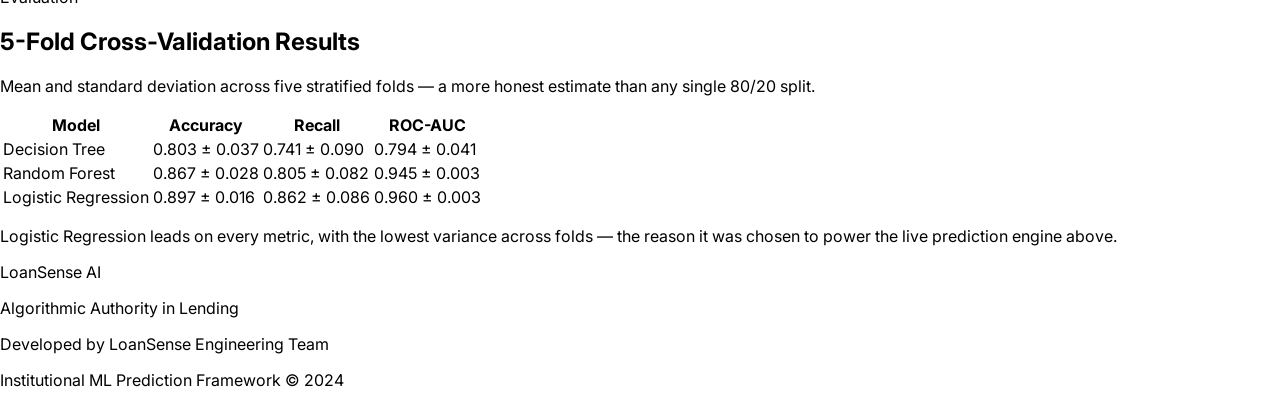
==== commit 774589ab: "Refactor index.html for layout and content updates Updated HTML structure, added new sections, and m" ====
--- a/index.html
+++ b/index.html
@@ -1,7 +1,7 @@
-<html lang="en"><head><meta charset="utf-8"/><meta content="width=device-width, initial-scale=1.0" name="viewport"/><link href="https://fonts.googleapis.com/css2?family=Material+Symbols+Outlined:opsz,[...]
+<html lang="en"><head><meta charset="utf-8"/><meta content="width=device-width, initial-scale=1.0" name="viewport"/><link href="https://fonts.googleapis.com/css2?family=Material+Symbols+Outlined:opsz,wght,FILL,GRAD@24,400,0,0" rel="stylesheet"/><link href="https://fonts.googleapis.com/css2?family=Inter:wght@400;600;700&amp;display=swap" rel="stylesheet"/>
 <link href="https://fonts.googleapis.com/css2?family=Material+Symbols+Outlined:wght,FILL@100..700,0..1&amp;display=swap" rel="stylesheet"/>
 <link rel="stylesheet" href="styles.css"/>
-<script src="https://cdn.tailwindcss.com"></script><script id="tailwind-config">tailwind.config={theme:{extend:{"colors":{"secondary-fixed-dim":"#4eddbb","border-slate":"#E2E8F0","warning-amber":"#F59[...]
+<script src="https://cdn.tailwindcss.com"></script><script id="tailwind-config">tailwind.config={theme:{extend:{"colors":{"secondary-fixed-dim":"#4eddbb","border-slate":"#E2E8F0","warning-amber":"#F59E0B","surface-variant":"#e0e3e5","on-error-container":"#93000a","outline":"#727780","surface-bright":"#f7f9fb","on-surface-variant":"#42474f","secondary-container":"#6cf7d4","inverse-on-surface":"#eff1f3","on-tertiary-fixed":"#0d1c2e","on-primary-fixed":"#001c37","on-surface":"#191c1e","on-primary-fixed-variant":"#07497d","surface":"#f7f9fb","error":"#ba1a1a","surface-container-highest":"#e0e3e5","on-primary":"#ffffff","on-tertiary-container":"#acbbd2","outline-variant":"#c2c7d1","primary":"#00355f","surface-tint":"#2d6197","surface-container-lowest":"#ffffff","surface-container-high":"#e6e8ea","on-background":"#191c1e","primary-fixed":"#d2e4ff","on-secondary-fixed-variant":"#005141","surface-container":"#eceef0","tertiary-fixed-dim":"#b9c7df","surface-container-low":"#f2f4f6","on-tertiary-fixed-variant":"#3a485b","primary-container":"#0f4c81","on-secondary":"#ffffff","on-primary-container":"#8ebdf9","inverse-primary":"#a0c9ff","tertiary-container":"#3d4b5f","surface-dim":"#d8dadc","success-green":"#10B981","surface-white":"#FFFFFF","on-secondary-container":"#00705c","tertiary":"#263447","on-tertiary":"#ffffff","on-secondary-fixed":"#002019","error-red":"#DC2626","inverse-surface":"#2d3133","error-container":"#ffdad6","secondary":"#006b58","on-error":"#ffffff","background":"#f7f9fb","secondary-fixed":"#6ff9d6","tertiary-fixed":"#d5e3fc","primary-fixed-dim":"#a0c9ff"},"borderRadius":{"DEFAULT":"0.25rem","lg":"0.5rem","xl":"0.75rem","full":"9999px"},"spacing":{"margin-desktop":"32px","md":"16px","gutter":"24px","unit":"4px","xs":"4px","lg":"24px","xl":"32px","margin-mobile":"16px","sm":"8px"},"fontFamily":{"display-lg":["Inter"],"body-bold":["Inter"],"body-base":["Inter"],"label-caps":["Inter"],"headline-md":["Inter"],"title-sm":["Inter"],"headline-lg-mobile":["Inter"],"stat-lg":["Inter"]},"fontSize":{"display-lg":["36px",{"lineHeight":"44px","letterSpacing":"-0.02em","fontWeight":"700"}],"body-bold":["16px",{"lineHeight":"24px","letterSpacing":"0","fontWeight":"600"}],"body-base":["16px",{"lineHeight":"24px","letterSpacing":"0","fontWeight":"400"}],"label-caps":["12px",{"lineHeight":"16px","letterSpacing":"0.05em","fontWeight":"600"}],"headline-md":["24px",{"lineHeight":"32px","letterSpacing":"-0.01em","fontWeight":"600"}],"title-sm":["18px",{"lineHeight":"28px","letterSpacing":"0","fontWeight":"600"}],"headline-lg-mobile":["28px",{"lineHeight":"36px","letterSpacing":"-0.02em","fontWeight":"700"}],"stat-lg":["28px",{"lineHeight":"36px","letterSpacing":"-0.01em","fontWeight":"700"}]}}}}</script></head><body class="bg-background font-body-base text-on-surface"><header class="fixed top-0 w-full z-50 bg-surface-white/80 backdrop-blur-xl shadow-[0_1px_8px_rgba(0,0,0,0.04)]"><div class="h-20 max-w-[1440px] mx-auto px-margin-desktop flex items-center justify-between"><div class="flex items-center gap-sm"><img alt="LoanSense AI Logo" class="h-8 w-auto object-contain" src="https://lh3.googleusercontent.com/aida-public/[base64]"/><span class="font-headline-md text-headline-md text-primary">LoanSense AI</span></div><nav class="hidden md:flex items-center gap-xl" data-active-classes="text-primary font-body-bold"><a aria-current="page" class="transition-colors text-primary font-body-bold" data-path="home" href="#">Home</a><a class="text-body-base text-on-surface-variant hover:text-primary transition-colors" data-path="about" href="#about">About</a><a class="text-body-base text-on-surface-variant hover:text-primary transition-colors" data-path="workflow" href="#workflow">Workflow</a><a class="text-body-base text-on-surface-variant hover:text-primary transition-colors" data-path="dataset" href="#dataset">Dataset</a><a class="text-body-base text-on-surface-variant hover:text-primary transition-colors" data-path="model" href="#model">Model</a><a class="text-body-base text-on-surface-variant hover:text-primary transition-colors" data-path="results" href="#results">Results</a></nav><div class="flex items-center gap-md"><div class="w-8 h-8 rounded-full bg-primary flex items-center justify-center"><span class="material-symbols-outlined text-on-primary text-[18px]">person</span></div></div></div></header><main class="w-full pt-20 bg-background"><div class="flex flex-col w-full font-body-base text-on-surface bg-background">
 <!-- CSS for Animations & Layout specific tweaks -->
 <style>
     @keyframes fade-in-up {
@@ -41,7 +41,7 @@
           Predict loan eligibility with high-precision machine learning. Deploy institutional-grade decision trees to evaluate risk profiles in milliseconds.
         </p>
 <div class="flex flex-col sm:flex-row gap-4 w-full sm:w-auto animate-fade-in-up delay-300">
-<button class="px-8 py-4 bg-primary text-on-primary rounded-lg font-body-bold hover:bg-on-primary-fixed-variant transition-all shadow-md hover:shadow-lg hover:-translate-y-0.5 flex items-center justif[...]
+<button class="px-8 py-4 bg-primary text-on-primary rounded-lg font-body-bold hover:bg-on-primary-fixed-variant transition-all shadow-md hover:shadow-lg hover:-translate-y-0.5 flex items-center justify-center gap-2" onclick="document.getElementById('prediction-engine').scrollIntoView({behavior: 'smooth'})">
             Start Prediction
             <span class="material-symbols-outlined text-[20px]">arrow_downward</span>
 </button>
@@ -53,7 +53,7 @@
 <div class="w-full lg:w-1/2 relative animate-fade-in-up delay-200">
 <div class="relative w-full aspect-[4/3] rounded-2xl overflow-hidden shadow-2xl bg-surface-container flex items-center justify-center p-4 group">
 <div class="absolute inset-0 bg-gradient-to-tr from-primary/5 to-secondary/5 opacity-50 transition-opacity group-hover:opacity-100"></div>
-<img class="w-full h-full object-cover rounded-xl shadow-inner relative z-10" data-alt="3D stylized illustration of a modern banking desk with multiple screens displaying financial charts and a classi[...]
+<img class="w-full h-full object-cover rounded-xl shadow-inner relative z-10" data-alt="3D stylized illustration of a modern banking desk with multiple screens displaying financial charts and a classical bank building model, futuristic yet professional, light blue and teal tones, high quality render" src="https://lh3.googleusercontent.com/aida-public/[base64]"/>
 </div>
 </div>
 </div>
@@ -77,24 +77,24 @@
 <label class="font-label-caps text-on-surface-variant uppercase tracking-wider">Applicant Income (USD)</label>
 <div class="relative">
 <span class="absolute left-4 top-1/2 -translate-y-1/2 text-on-surface-variant font-body-base">$</span>
-<input class="w-full h-11 pl-8 pr-4 bg-surface-container-lowest border border-outline-variant rounded-lg font-body-base focus:outline-none focus:border-primary focus:ring-4 focus:ring-primary/15 trans[...]
+<input class="w-full h-11 pl-8 pr-4 bg-surface-container-lowest border border-outline-variant rounded-lg font-body-base focus:outline-none focus:border-primary focus:ring-4 focus:ring-primary/15 transition-all text-on-surface" id="input-income" placeholder="e.g. 5000" required="" type="number" value="86500"/>
 </div>
 </div>
 <div class="flex flex-col gap-2">
 <label class="font-label-caps text-on-surface-variant uppercase tracking-wider">Credit Score</label>
-<input class="w-full h-11 px-4 bg-surface-container-lowest border border-outline-variant rounded-lg font-body-base focus:outline-none focus:border-primary focus:ring-4 focus:ring-primary/15 transition[...]
+<input class="w-full h-11 px-4 bg-surface-container-lowest border border-outline-variant rounded-lg font-body-base focus:outline-none focus:border-primary focus:ring-4 focus:ring-primary/15 transition-all text-on-surface" id="input-credit" max="850" min="300" placeholder="e.g. 700" required="" type="number" value="700"/>
 </div>
 <div class="flex flex-col gap-2">
 <label class="font-label-caps text-on-surface-variant uppercase tracking-wider">Requested Loan Amount (USD)</label>
 <div class="relative">
 <span class="absolute left-4 top-1/2 -translate-y-1/2 text-on-surface-variant font-body-base">$</span>
-<input class="w-full h-11 pl-8 pr-4 bg-surface-container-lowest border border-outline-variant rounded-lg font-body-base focus:outline-none focus:border-primary focus:ring-4 focus:ring-primary/15 trans[...]
+<input class="w-full h-11 pl-8 pr-4 bg-surface-container-lowest border border-outline-variant rounded-lg font-body-base focus:outline-none focus:border-primary focus:ring-4 focus:ring-primary/15 transition-all text-on-surface" id="input-loan" placeholder="e.g. 200000" required="" type="number" value="150000"/>
 </div>
 </div>
 <div class="flex flex-col gap-2">
 <label class="font-label-caps text-on-surface-variant uppercase tracking-wider">Employment Status</label>
 <div class="relative">
-<select class="w-full h-11 px-4 bg-surface-container-lowest border border-outline-variant rounded-lg font-body-base focus:outline-none focus:border-primary focus:ring-4 focus:ring-primary/15 transitio[...]
+<select class="w-full h-11 px-4 bg-surface-container-lowest border border-outline-variant rounded-lg font-body-base focus:outline-none focus:border-primary focus:ring-4 focus:ring-primary/15 transition-all text-on-surface appearance-none cursor-pointer" id="input-employment">
 <option selected="" value="employed">Employed</option>
 <option value="self">Self-Employed</option>
 <option value="unemployed">Unemployed</option>
@@ -102,7 +102,7 @@
 <span class="material-symbols-outlined absolute right-4 top-1/2 -translate-y-1/2 pointer-events-none text-on-surface-variant">expand_more</span>
 </div>
 </div>
-<button class="mt-4 w-full h-12 bg-secondary text-on-secondary rounded-lg font-body-bold hover:bg-on-secondary-fixed-variant transition-all shadow-md flex items-center justify-center gap-2" type="subm[...]
+<button class="mt-4 w-full h-12 bg-secondary text-on-secondary rounded-lg font-body-bold hover:bg-on-secondary-fixed-variant transition-all shadow-md flex items-center justify-center gap-2" type="submit">
               Calculate Prediction
               <span class="material-symbols-outlined text-[20px]">analytics</span>
 </button>
@@ -171,14 +171,13 @@
 </div>
 </div>
 </div>
-</div>
 </section>
 <!-- 4. Business Context (About) -->
 <section class="w-full py-24 bg-background" id="about">
 <div class="max-w-[1440px] w-full mx-auto px-margin-mobile md:px-margin-desktop grid grid-cols-1 lg:grid-cols-12 gap-12 items-center">
 <div class="lg:col-span-5 relative">
 <div class="aspect-square rounded-2xl overflow-hidden bg-surface-container relative">
-<img class="w-full h-full object-cover" data-alt="Abstract rendering of financial data flows, wireframes of building structures turning into digital nodes, professional corporate banking aesthetic, de[...]
+<img class="w-full h-full object-cover" data-alt="Abstract rendering of financial data flows, wireframes of building structures turning into digital nodes, professional corporate banking aesthetic, deep blues and cool grays" src="https://lh3.googleusercontent.com/aida-public/[base64]"/>
 <!-- Decorative stats floating over image -->
 <div class="absolute bottom-6 left-6 right-6 glass-card rounded-xl p-4 flex justify-between items-center">
 <div>
@@ -188,8 +187,7 @@
 <div class="h-8 w-px bg-border-slate"></div>
 <div>
 <div class="text-xs text-on-surface-variant font-body-bold uppercase tracking-wide">Historical Accuracy</div>
-<div class="font-stat-lg text-stat-lg text-secondary">83.3%</div>
-</div>
+<div class="font-stat-lg text-stat-lg text-secondary">89.7%</div>
 </div>
 </div>
 </div>
@@ -198,10 +196,10 @@
 <span class="text-primary font-label-caps uppercase tracking-widest mb-4">Problem Statement</span>
 <h2 class="font-display-lg text-display-lg text-on-surface mb-6">Transforming Subjective Underwriting into Algorithmic Truth</h2>
 <p class="font-body-base text-on-surface-variant mb-6 text-lg leading-relaxed">
-            Traditional loan approval processes are inherently bottlenecked by human review, subjective biases, and inconsistent application of lending criteria. This friction delays capital deploymen[...]
+            Traditional loan approval processes are inherently bottlenecked by human review, subjective biases, and inconsistent application of lending criteria. This friction delays capital deployment and increases operational overhead for financial institutions.
           </p>
 <p class="font-body-base text-on-surface-variant mb-8 leading-relaxed">
-            LoanSense AI was engineered to address this inefficiency. By training a Logistic Regression classifier on historical lending outcomes, we deliver an automated underwriting engine that eval[...]
+            LoanSense AI was engineered to address this inefficiency. By training a Logistic Regression classifier on historical lending outcomes, we deliver an automated underwriting engine that evaluates risk profiles instantaneously, with decisions grounded in the model's learned coefficients.
           </p>
 <div class="grid grid-cols-1 sm:grid-cols-2 gap-6">
 <div class="flex items-start gap-4 p-4 rounded-lg bg-surface-bright border border-border-slate">
@@ -222,6 +220,183 @@
 </div>
 </div>
 </section>
-</div></main><footer class="w-full bg-surface-container border-t border-slate py-xl"><div class="max-w-[1440px] mx-auto px-margin-desktop flex flex-col md:flex-row justify-between items-center gap-lg [...]
+<!-- 5. Workflow -->
+<section class="w-full py-24 bg-surface-bright border-y border-border-slate" id="workflow">
+<div class="max-w-[1440px] w-full mx-auto px-margin-mobile md:px-margin-desktop">
+<div class="mb-16 max-w-2xl">
+<span class="text-primary font-label-caps uppercase tracking-widest mb-4 block">Pipeline</span>
+<h2 class="font-display-lg text-display-lg text-on-surface mb-4">From Raw Application to Decision</h2>
+<p class="font-body-base text-on-surface-variant text-lg leading-relaxed">Five stages turn a CSV of applicant records into a validated, deployable model. Each stage exists to remove a specific source of bias or noise from the pipeline.</p>
+</div>
+<div class="grid grid-cols-1 md:grid-cols-5 gap-6">
+<div class="flex flex-col gap-4 p-6 bg-surface-white rounded-xl border border-border-slate relative">
+<div class="flex items-center justify-between">
+<span class="font-stat-lg text-stat-lg text-primary/20">01</span>
+<span class="material-symbols-outlined text-primary bg-primary-fixed p-2 rounded-lg">cleaning_services</span>
+</div>
+<h3 class="font-body-bold text-on-surface">Clean</h3>
+<p class="text-sm text-on-surface-variant leading-relaxed">Missing credit scores are filled with the column median, since applicant rows have no meaningful order to forward-fill from.</p>
+</div>
+<div class="flex flex-col gap-4 p-6 bg-surface-white rounded-xl border border-border-slate relative">
+<div class="flex items-center justify-between">
+<span class="font-stat-lg text-stat-lg text-primary/20">02</span>
+<span class="material-symbols-outlined text-primary bg-primary-fixed p-2 rounded-lg">category</span>
+</div>
+<h3 class="font-body-bold text-on-surface">Encode</h3>
+<p class="text-sm text-on-surface-variant leading-relaxed">Employment status is one-hot encoded rather than label-encoded, so no false order is imposed between Employed, Self-Employed, and Unemployed.</p>
+</div>
+<div class="flex flex-col gap-4 p-6 bg-surface-white rounded-xl border border-border-slate relative">
+<div class="flex items-center justify-between">
+<span class="font-stat-lg text-stat-lg text-primary/20">03</span>
+<span class="material-symbols-outlined text-primary bg-primary-fixed p-2 rounded-lg">splitscreen</span>
+</div>
+<h3 class="font-body-bold text-on-surface">Split</h3>
+<p class="text-sm text-on-surface-variant leading-relaxed">A stratified 80/20 split preserves the Approved/Rejected ratio, which matters on a dataset of this size.</p>
+</div>
+<div class="flex flex-col gap-4 p-6 bg-surface-white rounded-xl border border-border-slate relative">
+<div class="flex items-center justify-between">
+<span class="font-stat-lg text-stat-lg text-primary/20">04</span>
+<span class="material-symbols-outlined text-primary bg-primary-fixed p-2 rounded-lg">model_training</span>
+</div>
+<h3 class="font-body-bold text-on-surface">Train</h3>
+<p class="text-sm text-on-surface-variant leading-relaxed">Decision Tree, Random Forest, and a scaled Logistic Regression pipeline are each fit with a fixed random seed for reproducibility.</p>
+</div>
+<div class="flex flex-col gap-4 p-6 bg-surface-white rounded-xl border border-border-slate relative">
+<div class="flex items-center justify-between">
+<span class="font-stat-lg text-stat-lg text-primary/20">05</span>
+<span class="material-symbols-outlined text-primary bg-primary-fixed p-2 rounded-lg">verified</span>
+</div>
+<h3 class="font-body-bold text-on-surface">Validate</h3>
+<p class="text-sm text-on-surface-variant leading-relaxed">Stratified 5-fold cross-validation reports accuracy, recall, and ROC-AUC as a mean and standard deviation, not a single lucky split.</p>
+</div>
+</div>
+</div>
+</section>
+<!-- 6. Dataset -->
+<section class="w-full py-24 bg-background" id="dataset">
+<div class="max-w-[1440px] w-full mx-auto px-margin-mobile md:px-margin-desktop grid grid-cols-1 lg:grid-cols-12 gap-12 items-start">
+<div class="lg:col-span-5">
+<span class="text-primary font-label-caps uppercase tracking-widest mb-4 block">Training Data</span>
+<h2 class="font-display-lg text-display-lg text-on-surface mb-6">300 Applicant Records</h2>
+<p class="font-body-base text-on-surface-variant mb-6 leading-relaxed">Each row represents a single loan application, labeled with the historical outcome. Four inputs drive every prediction &mdash; nothing else.</p>
+<div class="flex items-center gap-4 p-4 rounded-lg bg-surface-container border border-border-slate">
+<span class="material-symbols-outlined text-secondary">balance</span>
+<p class="text-sm text-on-surface-variant">Roughly 45% Approved / 55% Rejected &mdash; close enough to balanced that stratified sampling, not resampling, is sufficient.</p>
+</div>
+</div>
+<div class="lg:col-span-7">
+<div class="bg-surface-white rounded-xl border border-border-slate overflow-hidden">
+<table class="w-full text-left">
+<thead class="bg-surface-container-low border-b border-border-slate">
+<tr>
+<th class="p-4 text-label-caps text-on-surface-variant uppercase tracking-wider">Field</th>
+<th class="p-4 text-label-caps text-on-surface-variant uppercase tracking-wider">Type</th>
+<th class="p-4 text-label-caps text-on-surface-variant uppercase tracking-wider">Notes</th>
+</tr>
+</thead>
+<tbody class="divide-y divide-border-slate">
+<tr>
+<td class="p-4 font-mono text-sm text-on-surface">Applicant_Income</td>
+<td class="p-4 text-sm text-on-surface-variant">Numeric</td>
+<td class="p-4 text-sm text-on-surface-variant">Annual income, USD</td>
+</tr>
+<tr>
+<td class="p-4 font-mono text-sm text-on-surface">Credit_Score</td>
+<td class="p-4 text-sm text-on-surface-variant">Numeric</td>
+<td class="p-4 text-sm text-on-surface-variant">300&ndash;850, median-imputed</td>
+</tr>
+<tr>
+<td class="p-4 font-mono text-sm text-on-surface">Loan_Amount</td>
+<td class="p-4 text-sm text-on-surface-variant">Numeric</td>
+<td class="p-4 text-sm text-on-surface-variant">Requested amount, USD</td>
+</tr>
+<tr>
+<td class="p-4 font-mono text-sm text-on-surface">Employment_Status</td>
+<td class="p-4 text-sm text-on-surface-variant">Categorical</td>
+<td class="p-4 text-sm text-on-surface-variant">Employed / Self-Employed / Unemployed</td>
+</tr>
+<tr>
+<td class="p-4 font-mono text-sm text-on-surface">Loan_Approval_Status</td>
+<td class="p-4 text-sm text-on-surface-variant">Target</td>
+<td class="p-4 text-sm text-on-surface-variant">Approved / Rejected</td>
+</tr>
+</tbody>
+</table>
+</div>
+</div>
+</div>
+</section>
+<!-- 7. Model -->
+<section class="w-full py-24 bg-surface-bright border-y border-border-slate" id="model">
+<div class="max-w-[1440px] w-full mx-auto px-margin-mobile md:px-margin-desktop">
+<div class="mb-16 max-w-2xl">
+<span class="text-primary font-label-caps uppercase tracking-widest mb-4 block">Model Selection</span>
+<h2 class="font-display-lg text-display-lg text-on-surface mb-4">Three Classifiers, One Winner</h2>
+<p class="font-body-base text-on-surface-variant text-lg leading-relaxed">Decision Tree and Random Forest are trained as interpretable baselines. Logistic Regression, wrapped with feature standardization, powers the live demo above.</p>
+</div>
+<div class="grid grid-cols-1 md:grid-cols-3 gap-6">
+<div class="p-6 rounded-xl bg-surface-white border border-border-slate">
+<span class="material-symbols-outlined text-on-surface-variant mb-4 block">account_tree</span>
+<h3 class="font-title-sm text-title-sm mb-2">Decision Tree</h3>
+<p class="text-sm text-on-surface-variant leading-relaxed">A single tree of income/credit/loan thresholds. Easy to read, but prone to overfitting on a dataset this small.</p>
+</div>
+<div class="p-6 rounded-xl bg-surface-white border border-border-slate">
+<span class="material-symbols-outlined text-on-surface-variant mb-4 block">forest</span>
+<h3 class="font-title-sm text-title-sm mb-2">Random Forest</h3>
+<p class="text-sm text-on-surface-variant leading-relaxed">An ensemble of trees that trades some interpretability for more stable, less overfit predictions.</p>
+</div>
+<div class="p-6 rounded-xl bg-primary text-on-primary border border-primary relative overflow-hidden">
+<span class="absolute top-4 right-4 text-label-caps bg-on-primary/15 px-2 py-1 rounded-full">Deployed</span>
+<span class="material-symbols-outlined mb-4 block">functions</span>
+<h3 class="font-title-sm text-title-sm mb-2">Logistic Regression</h3>
+<p class="text-sm text-on-primary/80 leading-relaxed">Standardized inputs feed a linear model whose coefficients are exposed directly in the live demo &mdash; the same math, not an approximation.</p>
+</div>
+</div>
+</div>
+</section>
+<!-- 8. Results -->
+<section class="w-full py-24 bg-background" id="results">
+<div class="max-w-[1440px] w-full mx-auto px-margin-mobile md:px-margin-desktop">
+<div class="mb-16 max-w-2xl">
+<span class="text-primary font-label-caps uppercase tracking-widest mb-4 block">Evaluation</span>
+<h2 class="font-display-lg text-display-lg text-on-surface mb-4">5-Fold Cross-Validation Results</h2>
+<p class="font-body-base text-on-surface-variant text-lg leading-relaxed">Mean and standard deviation across five stratified folds &mdash; a more honest estimate than any single 80/20 split.</p>
+</div>
+<div class="bg-surface-white rounded-xl border border-border-slate overflow-hidden">
+<table class="w-full text-left">
+<thead class="bg-surface-container-low border-b border-border-slate">
+<tr>
+<th class="p-4 text-label-caps text-on-surface-variant uppercase tracking-wider">Model</th>
+<th class="p-4 text-label-caps text-on-surface-variant uppercase tracking-wider">Accuracy</th>
+<th class="p-4 text-label-caps text-on-surface-variant uppercase tracking-wider">Recall</th>
+<th class="p-4 text-label-caps text-on-surface-variant uppercase tracking-wider">ROC-AUC</th>
+</tr>
+</thead>
+<tbody class="divide-y divide-border-slate">
+<tr>
+<td class="p-4 text-sm text-on-surface">Decision Tree</td>
+<td class="p-4 font-mono text-sm text-on-surface-variant">0.803 &plusmn; 0.037</td>
+<td class="p-4 font-mono text-sm text-on-surface-variant">0.741 &plusmn; 0.090</td>
+<td class="p-4 font-mono text-sm text-on-surface-variant">0.794 &plusmn; 0.041</td>
+</tr>
+<tr>
+<td class="p-4 text-sm text-on-surface">Random Forest</td>
+<td class="p-4 font-mono text-sm text-on-surface-variant">0.867 &plusmn; 0.028</td>
+<td class="p-4 font-mono text-sm text-on-surface-variant">0.805 &plusmn; 0.082</td>
+<td class="p-4 font-mono text-sm text-on-surface-variant">0.945 &plusmn; 0.003</td>
+</tr>
+<tr class="bg-primary-fixed/20">
+<td class="p-4 text-sm font-body-bold text-primary">Logistic Regression</td>
+<td class="p-4 font-mono text-sm font-body-bold text-primary">0.897 &plusmn; 0.016</td>
+<td class="p-4 font-mono text-sm font-body-bold text-primary">0.862 &plusmn; 0.086</td>
+<td class="p-4 font-mono text-sm font-body-bold text-primary">0.960 &plusmn; 0.003</td>
+</tr>
+</tbody>
+</table>
+</div>
+<p class="text-sm text-on-surface-variant mt-6 max-w-2xl">Logistic Regression leads on every metric, with the lowest variance across folds &mdash; the reason it was chosen to power the live prediction engine above.</p>
+</div>
+</section>
+</div></main><footer class="w-full bg-surface-container border-t border-slate py-xl"><div class="max-w-[1440px] mx-auto px-margin-desktop flex flex-col md:flex-row justify-between items-center gap-lg text-on-surface-variant"><div class="flex flex-col gap-xs"><span class="font-body-bold text-primary">LoanSense AI</span><p class="text-label-caps">Algorithmic Authority in Lending</p></div><div class="text-center md:text-right text-sm font-body-base"><p>Developed by LoanSense Engineering Team</p><p class="opacity-70 mt-xs">Institutional ML Prediction Framework © 2024</p></div></div></footer>
 <script src="app.js"></script>
-</body></html>+</body></html>
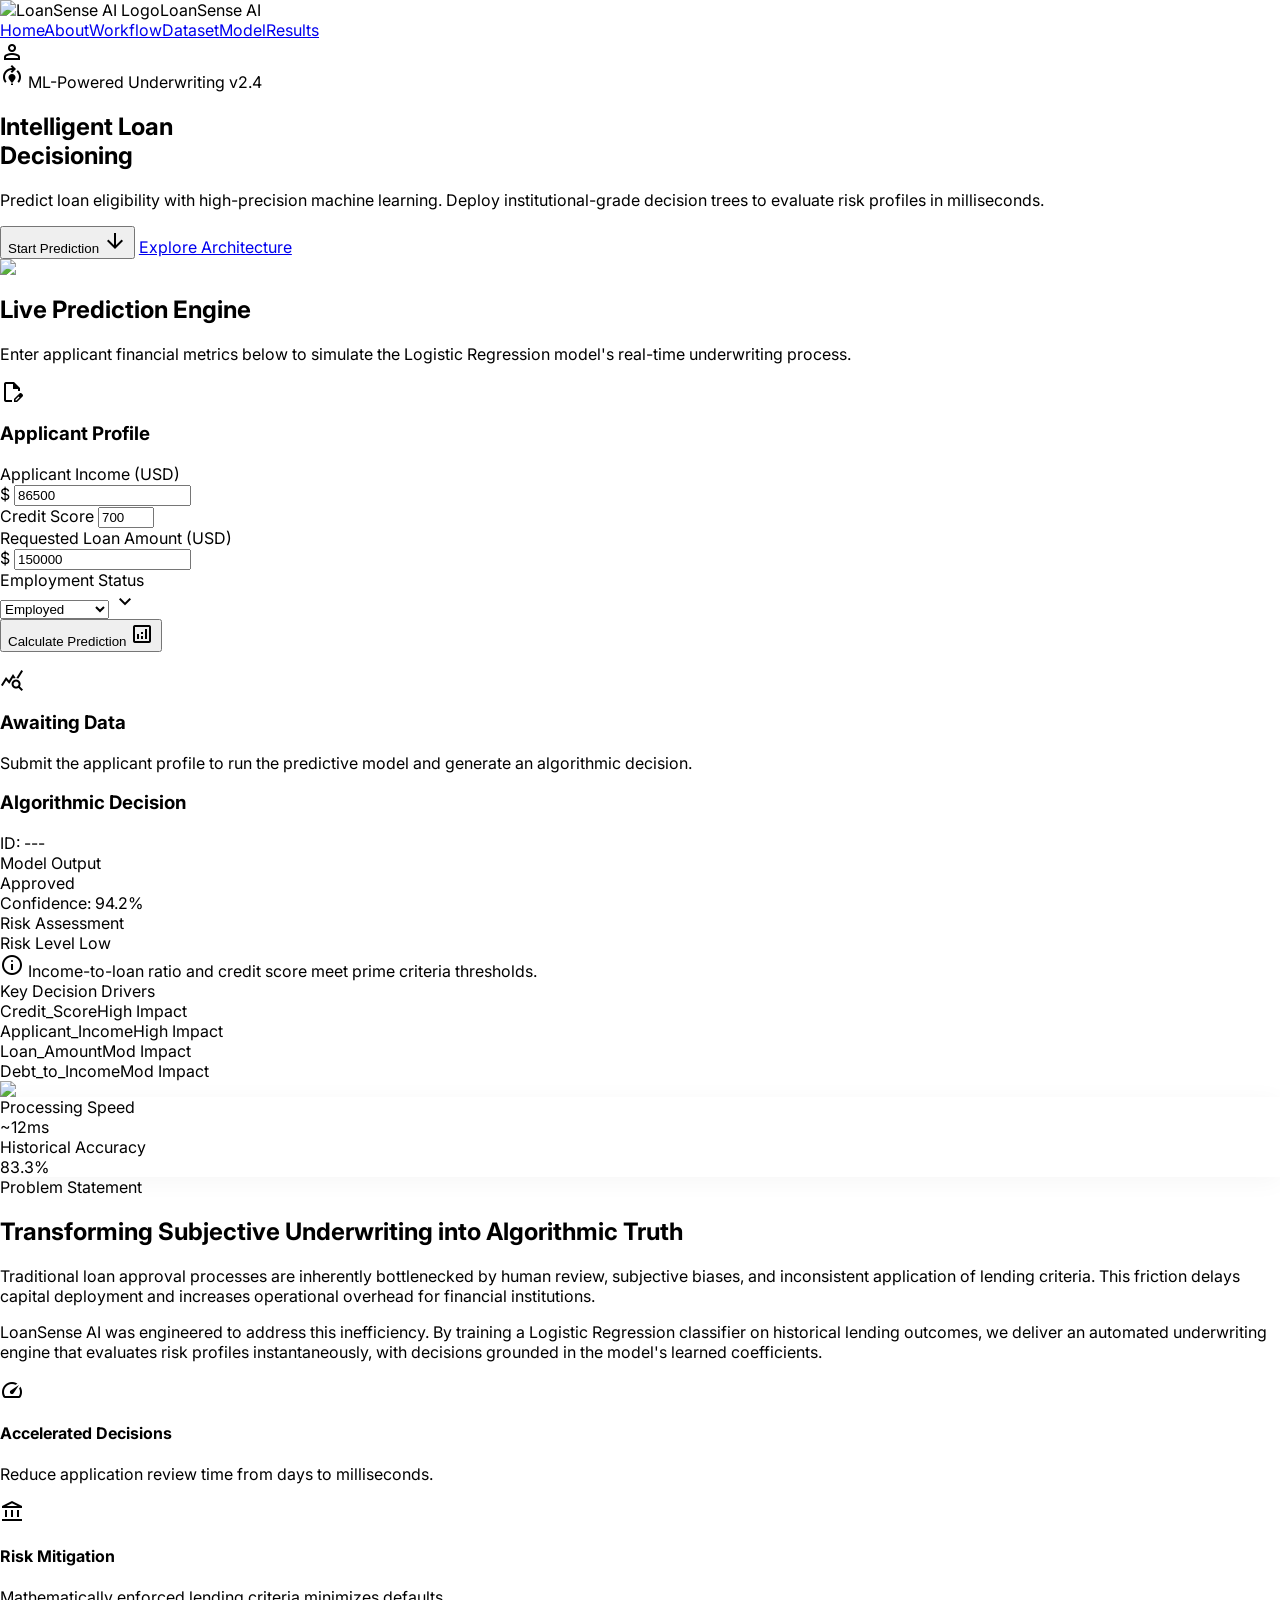
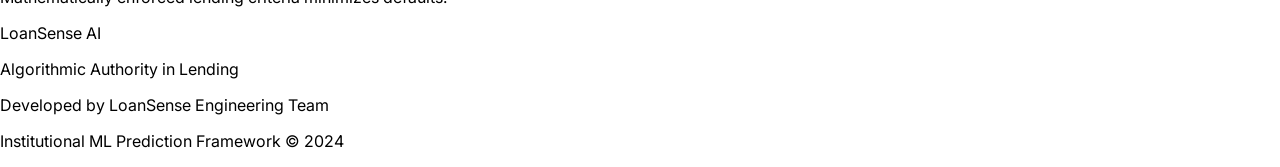
==== commit ed35cf54: "Update index.html" ====
--- a/index.html
+++ b/index.html
@@ -1,7 +1,7 @@
 <html lang="en"><head><meta charset="utf-8"/><meta content="width=device-width, initial-scale=1.0" name="viewport"/><link href="https://fonts.googleapis.com/css2?family=Material+Symbols+Outlined:opsz,wght,FILL,GRAD@24,400,0,0" rel="stylesheet"/><link href="https://fonts.googleapis.com/css2?family=Inter:wght@400;600;700&amp;display=swap" rel="stylesheet"/>
 <link href="https://fonts.googleapis.com/css2?family=Material+Symbols+Outlined:wght,FILL@100..700,0..1&amp;display=swap" rel="stylesheet"/>
 <link rel="stylesheet" href="styles.css"/>
-<script src="https://cdn.tailwindcss.com"></script><script id="tailwind-config">tailwind.config={theme:{extend:{"colors":{"secondary-fixed-dim":"#4eddbb","border-slate":"#E2E8F0","warning-amber":"#F59E0B","surface-variant":"#e0e3e5","on-error-container":"#93000a","outline":"#727780","surface-bright":"#f7f9fb","on-surface-variant":"#42474f","secondary-container":"#6cf7d4","inverse-on-surface":"#eff1f3","on-tertiary-fixed":"#0d1c2e","on-primary-fixed":"#001c37","on-surface":"#191c1e","on-primary-fixed-variant":"#07497d","surface":"#f7f9fb","error":"#ba1a1a","surface-container-highest":"#e0e3e5","on-primary":"#ffffff","on-tertiary-container":"#acbbd2","outline-variant":"#c2c7d1","primary":"#00355f","surface-tint":"#2d6197","surface-container-lowest":"#ffffff","surface-container-high":"#e6e8ea","on-background":"#191c1e","primary-fixed":"#d2e4ff","on-secondary-fixed-variant":"#005141","surface-container":"#eceef0","tertiary-fixed-dim":"#b9c7df","surface-container-low":"#f2f4f6","on-tertiary-fixed-variant":"#3a485b","primary-container":"#0f4c81","on-secondary":"#ffffff","on-primary-container":"#8ebdf9","inverse-primary":"#a0c9ff","tertiary-container":"#3d4b5f","surface-dim":"#d8dadc","success-green":"#10B981","surface-white":"#FFFFFF","on-secondary-container":"#00705c","tertiary":"#263447","on-tertiary":"#ffffff","on-secondary-fixed":"#002019","error-red":"#DC2626","inverse-surface":"#2d3133","error-container":"#ffdad6","secondary":"#006b58","on-error":"#ffffff","background":"#f7f9fb","secondary-fixed":"#6ff9d6","tertiary-fixed":"#d5e3fc","primary-fixed-dim":"#a0c9ff"},"borderRadius":{"DEFAULT":"0.25rem","lg":"0.5rem","xl":"0.75rem","full":"9999px"},"spacing":{"margin-desktop":"32px","md":"16px","gutter":"24px","unit":"4px","xs":"4px","lg":"24px","xl":"32px","margin-mobile":"16px","sm":"8px"},"fontFamily":{"display-lg":["Inter"],"body-bold":["Inter"],"body-base":["Inter"],"label-caps":["Inter"],"headline-md":["Inter"],"title-sm":["Inter"],"headline-lg-mobile":["Inter"],"stat-lg":["Inter"]},"fontSize":{"display-lg":["36px",{"lineHeight":"44px","letterSpacing":"-0.02em","fontWeight":"700"}],"body-bold":["16px",{"lineHeight":"24px","letterSpacing":"0","fontWeight":"600"}],"body-base":["16px",{"lineHeight":"24px","letterSpacing":"0","fontWeight":"400"}],"label-caps":["12px",{"lineHeight":"16px","letterSpacing":"0.05em","fontWeight":"600"}],"headline-md":["24px",{"lineHeight":"32px","letterSpacing":"-0.01em","fontWeight":"600"}],"title-sm":["18px",{"lineHeight":"28px","letterSpacing":"0","fontWeight":"600"}],"headline-lg-mobile":["28px",{"lineHeight":"36px","letterSpacing":"-0.02em","fontWeight":"700"}],"stat-lg":["28px",{"lineHeight":"36px","letterSpacing":"-0.01em","fontWeight":"700"}]}}}}</script></head><body class="bg-background font-body-base text-on-surface"><header class="fixed top-0 w-full z-50 bg-surface-white/80 backdrop-blur-xl shadow-[0_1px_8px_rgba(0,0,0,0.04)]"><div class="h-20 max-w-[1440px] mx-auto px-margin-desktop flex items-center justify-between"><div class="flex items-center gap-sm"><img alt="LoanSense AI Logo" class="h-8 w-auto object-contain" src="https://lh3.googleusercontent.com/aida-public/[base64]"/><span class="font-headline-md text-headline-md text-primary">LoanSense AI</span></div><nav class="hidden md:flex items-center gap-xl" data-active-classes="text-primary font-body-bold"><a aria-current="page" class="transition-colors text-primary font-body-bold" data-path="home" href="#">Home</a><a class="text-body-base text-on-surface-variant hover:text-primary transition-colors" data-path="about" href="#about">About</a><a class="text-body-base text-on-surface-variant hover:text-primary transition-colors" data-path="workflow" href="#workflow">Workflow</a><a class="text-body-base text-on-surface-variant hover:text-primary transition-colors" data-path="dataset" href="#dataset">Dataset</a><a class="text-body-base text-on-surface-variant hover:text-primary transition-colors" data-path="model" href="#model">Model</a><a class="text-body-base text-on-surface-variant hover:text-primary transition-colors" data-path="results" href="#results">Results</a></nav><div class="flex items-center gap-md"><div class="w-8 h-8 rounded-full bg-primary flex items-center justify-center"><span class="material-symbols-outlined text-on-primary text-[18px]">person</span></div></div></div></header><main class="w-full pt-20 bg-background"><div class="flex flex-col w-full font-body-base text-on-surface bg-background">
+<script src="https://cdn.tailwindcss.com"></script><script id="tailwind-config">tailwind.config={theme:{extend:{"colors":{"secondary-fixed-dim":"#4eddbb","border-slate":"#E2E8F0","warning-amber":"#F59E0B","surface-variant":"#e0e3e5","on-error-container":"#93000a","outline":"#727780","surface-bright":"#f7f9fb","on-surface-variant":"#42474f","secondary-container":"#6cf7d4","inverse-on-surface":"#eff1f3","on-tertiary-fixed":"#0d1c2e","on-primary-fixed":"#001c37","on-surface":"#191c1e","on-primary-fixed-variant":"#07497d","surface":"#f7f9fb","error":"#ba1a1a","surface-container-highest":"#e0e3e5","on-primary":"#ffffff","on-tertiary-container":"#acbbd2","outline-variant":"#c2c7d1","primary":"#00355f","surface-tint":"#2d6197","surface-container-lowest":"#ffffff","surface-container-high":"#e6e8ea","on-background":"#191c1e","primary-fixed":"#d2e4ff","on-secondary-fixed-variant":"#005141","surface-container":"#eceef0","tertiary-fixed-dim":"#b9c7df","surface-container-low":"#f2f4f6","on-tertiary-fixed-variant":"#3a485b","primary-container":"#0f4c81","on-secondary":"#ffffff","on-primary-container":"#8ebdf9","inverse-primary":"#a0c9ff","tertiary-container":"#3d4b5f","surface-dim":"#d8dadc","success-green":"#10B981","surface-white":"#FFFFFF","on-secondary-container":"#00705c","tertiary":"#263447","on-tertiary":"#ffffff","on-secondary-fixed":"#002019","error-red":"#DC2626","inverse-surface":"#2d3133","error-container":"#ffdad6","secondary":"#006b58","on-error":"#ffffff","background":"#f7f9fb","secondary-fixed":"#6ff9d6","tertiary-fixed":"#d5e3fc","primary-fixed-dim":"#a0c9ff"},"borderRadius":{"DEFAULT":"0.25rem","lg":"0.5rem","xl":"0.75rem","full":"9999px"},"spacing":{"margin-desktop":"32px","md":"16px","gutter":"24px","unit":"4px","xs":"4px","lg":"24px","xl":"32px","margin-mobile":"16px","sm":"8px"},"fontFamily":{"display-lg":["Inter"],"body-bold":["Inter"],"body-base":["Inter"],"label-caps":["Inter"],"headline-md":["Inter"],"title-sm":["Inter"],"headline-lg-mobile":["Inter"],"stat-lg":["Inter"]},"fontSize":{"display-lg":["36px",{"lineHeight":"44px","letterSpacing":"-0.02em","fontWeight":"700"}],"body-bold":["16px",{"lineHeight":"24px","letterSpacing":"0","fontWeight":"600"}],"body-base":["16px",{"lineHeight":"24px","letterSpacing":"0","fontWeight":"400"}],"label-caps":["12px",{"lineHeight":"16px","letterSpacing":"0.05em","fontWeight":"600"}],"headline-md":["24px",{"lineHeight":"32px","letterSpacing":"-0.01em","fontWeight":"600"}],"title-sm":["18px",{"lineHeight":"28px","letterSpacing":"0","fontWeight":"600"}],"headline-lg-mobile":["28px",{"lineHeight":"36px","letterSpacing":"-0.02em","fontWeight":"700"}],"stat-lg":["28px",{"lineHeight":"36px","letterSpacing":"-0.01em","fontWeight":"700"}]}}}}</script></head><body class="bg-background font-body-base text-on-surface"><header class="fixed top-0 w-full z-50 bg-surface-white/80 backdrop-blur-xl shadow-[0_1px_8px_rgba(0,0,0,0.04)]"><div class="h-20 max-w-[1440px] mx-auto px-margin-desktop flex items-center justify-between"><div class="flex items-center gap-sm"><img alt="LoanSense AI Logo" class="h-8 w-auto object-contain" src="https://lh3.googleusercontent.com/aida-public/[base64]"/><span class="font-headline-md text-headline-md text-primary">LoanSense AI</span></div><nav class="hidden md:flex items-center gap-xl" data-active-classes="text-primary font-body-bold"><a aria-current="page" class="transition-colors text-primary font-body-bold" data-path="home" href="#">Home</a><a class="text-body-base text-on-surface-variant hover:text-primary transition-colors" data-path="about" href="#">About</a><a class="text-body-base text-on-surface-variant hover:text-primary transition-colors" data-path="workflow" href="#">Workflow</a><a class="text-body-base text-on-surface-variant hover:text-primary transition-colors" data-path="dataset" href="#">Dataset</a><a class="text-body-base text-on-surface-variant hover:text-primary transition-colors" data-path="model" href="#">Model</a><a class="text-body-base text-on-surface-variant hover:text-primary transition-colors" data-path="results" href="#">Results</a></nav><div class="flex items-center gap-md"><div class="w-8 h-8 rounded-full bg-primary flex items-center justify-center"><span class="material-symbols-outlined text-on-primary text-[18px]">person</span></div></div></div></header><main class="w-full pt-20 bg-background"><div class="flex flex-col w-full font-body-base text-on-surface bg-background">
 <!-- CSS for Animations & Layout specific tweaks -->
 <style>
     @keyframes fade-in-up {
@@ -165,6 +165,10 @@
 <div class="flex justify-between text-sm mb-1"><span class="font-mono">Loan_Amount</span><span class="font-mono text-outline" id="driver-loan-label">Mod Impact</span></div>
 <div class="w-full bg-surface-variant rounded-sm h-1.5"><div class="bg-outline h-1.5 rounded-sm" id="driver-loan-bar" style="width: 35%"></div></div>
 </div>
+<div>
+<div class="flex justify-between text-sm mb-1"><span class="font-mono">Debt_to_Income</span><span class="font-mono text-outline" id="driver-dti-label">Mod Impact</span></div>
+<div class="w-full bg-surface-variant rounded-sm h-1.5"><div class="bg-outline h-1.5 rounded-sm" id="driver-dti-bar" style="width: 35%"></div></div>
+</div>
 </div>
 </div>
 </div>
@@ -187,7 +191,7 @@
 <div class="h-8 w-px bg-border-slate"></div>
 <div>
 <div class="text-xs text-on-surface-variant font-body-bold uppercase tracking-wide">Historical Accuracy</div>
-<div class="font-stat-lg text-stat-lg text-secondary">89.7%</div>
+<div class="font-stat-lg text-stat-lg text-secondary">83.3%</div>
 </div>
 </div>
 </div>
@@ -220,183 +224,6 @@
 </div>
 </div>
 </section>
-<!-- 5. Workflow -->
-<section class="w-full py-24 bg-surface-bright border-y border-border-slate" id="workflow">
-<div class="max-w-[1440px] w-full mx-auto px-margin-mobile md:px-margin-desktop">
-<div class="mb-16 max-w-2xl">
-<span class="text-primary font-label-caps uppercase tracking-widest mb-4 block">Pipeline</span>
-<h2 class="font-display-lg text-display-lg text-on-surface mb-4">From Raw Application to Decision</h2>
-<p class="font-body-base text-on-surface-variant text-lg leading-relaxed">Five stages turn a CSV of applicant records into a validated, deployable model. Each stage exists to remove a specific source of bias or noise from the pipeline.</p>
-</div>
-<div class="grid grid-cols-1 md:grid-cols-5 gap-6">
-<div class="flex flex-col gap-4 p-6 bg-surface-white rounded-xl border border-border-slate relative">
-<div class="flex items-center justify-between">
-<span class="font-stat-lg text-stat-lg text-primary/20">01</span>
-<span class="material-symbols-outlined text-primary bg-primary-fixed p-2 rounded-lg">cleaning_services</span>
-</div>
-<h3 class="font-body-bold text-on-surface">Clean</h3>
-<p class="text-sm text-on-surface-variant leading-relaxed">Missing credit scores are filled with the column median, since applicant rows have no meaningful order to forward-fill from.</p>
-</div>
-<div class="flex flex-col gap-4 p-6 bg-surface-white rounded-xl border border-border-slate relative">
-<div class="flex items-center justify-between">
-<span class="font-stat-lg text-stat-lg text-primary/20">02</span>
-<span class="material-symbols-outlined text-primary bg-primary-fixed p-2 rounded-lg">category</span>
-</div>
-<h3 class="font-body-bold text-on-surface">Encode</h3>
-<p class="text-sm text-on-surface-variant leading-relaxed">Employment status is one-hot encoded rather than label-encoded, so no false order is imposed between Employed, Self-Employed, and Unemployed.</p>
-</div>
-<div class="flex flex-col gap-4 p-6 bg-surface-white rounded-xl border border-border-slate relative">
-<div class="flex items-center justify-between">
-<span class="font-stat-lg text-stat-lg text-primary/20">03</span>
-<span class="material-symbols-outlined text-primary bg-primary-fixed p-2 rounded-lg">splitscreen</span>
-</div>
-<h3 class="font-body-bold text-on-surface">Split</h3>
-<p class="text-sm text-on-surface-variant leading-relaxed">A stratified 80/20 split preserves the Approved/Rejected ratio, which matters on a dataset of this size.</p>
-</div>
-<div class="flex flex-col gap-4 p-6 bg-surface-white rounded-xl border border-border-slate relative">
-<div class="flex items-center justify-between">
-<span class="font-stat-lg text-stat-lg text-primary/20">04</span>
-<span class="material-symbols-outlined text-primary bg-primary-fixed p-2 rounded-lg">model_training</span>
-</div>
-<h3 class="font-body-bold text-on-surface">Train</h3>
-<p class="text-sm text-on-surface-variant leading-relaxed">Decision Tree, Random Forest, and a scaled Logistic Regression pipeline are each fit with a fixed random seed for reproducibility.</p>
-</div>
-<div class="flex flex-col gap-4 p-6 bg-surface-white rounded-xl border border-border-slate relative">
-<div class="flex items-center justify-between">
-<span class="font-stat-lg text-stat-lg text-primary/20">05</span>
-<span class="material-symbols-outlined text-primary bg-primary-fixed p-2 rounded-lg">verified</span>
-</div>
-<h3 class="font-body-bold text-on-surface">Validate</h3>
-<p class="text-sm text-on-surface-variant leading-relaxed">Stratified 5-fold cross-validation reports accuracy, recall, and ROC-AUC as a mean and standard deviation, not a single lucky split.</p>
-</div>
-</div>
-</div>
-</section>
-<!-- 6. Dataset -->
-<section class="w-full py-24 bg-background" id="dataset">
-<div class="max-w-[1440px] w-full mx-auto px-margin-mobile md:px-margin-desktop grid grid-cols-1 lg:grid-cols-12 gap-12 items-start">
-<div class="lg:col-span-5">
-<span class="text-primary font-label-caps uppercase tracking-widest mb-4 block">Training Data</span>
-<h2 class="font-display-lg text-display-lg text-on-surface mb-6">300 Applicant Records</h2>
-<p class="font-body-base text-on-surface-variant mb-6 leading-relaxed">Each row represents a single loan application, labeled with the historical outcome. Four inputs drive every prediction &mdash; nothing else.</p>
-<div class="flex items-center gap-4 p-4 rounded-lg bg-surface-container border border-border-slate">
-<span class="material-symbols-outlined text-secondary">balance</span>
-<p class="text-sm text-on-surface-variant">Roughly 45% Approved / 55% Rejected &mdash; close enough to balanced that stratified sampling, not resampling, is sufficient.</p>
-</div>
-</div>
-<div class="lg:col-span-7">
-<div class="bg-surface-white rounded-xl border border-border-slate overflow-hidden">
-<table class="w-full text-left">
-<thead class="bg-surface-container-low border-b border-border-slate">
-<tr>
-<th class="p-4 text-label-caps text-on-surface-variant uppercase tracking-wider">Field</th>
-<th class="p-4 text-label-caps text-on-surface-variant uppercase tracking-wider">Type</th>
-<th class="p-4 text-label-caps text-on-surface-variant uppercase tracking-wider">Notes</th>
-</tr>
-</thead>
-<tbody class="divide-y divide-border-slate">
-<tr>
-<td class="p-4 font-mono text-sm text-on-surface">Applicant_Income</td>
-<td class="p-4 text-sm text-on-surface-variant">Numeric</td>
-<td class="p-4 text-sm text-on-surface-variant">Annual income, USD</td>
-</tr>
-<tr>
-<td class="p-4 font-mono text-sm text-on-surface">Credit_Score</td>
-<td class="p-4 text-sm text-on-surface-variant">Numeric</td>
-<td class="p-4 text-sm text-on-surface-variant">300&ndash;850, median-imputed</td>
-</tr>
-<tr>
-<td class="p-4 font-mono text-sm text-on-surface">Loan_Amount</td>
-<td class="p-4 text-sm text-on-surface-variant">Numeric</td>
-<td class="p-4 text-sm text-on-surface-variant">Requested amount, USD</td>
-</tr>
-<tr>
-<td class="p-4 font-mono text-sm text-on-surface">Employment_Status</td>
-<td class="p-4 text-sm text-on-surface-variant">Categorical</td>
-<td class="p-4 text-sm text-on-surface-variant">Employed / Self-Employed / Unemployed</td>
-</tr>
-<tr>
-<td class="p-4 font-mono text-sm text-on-surface">Loan_Approval_Status</td>
-<td class="p-4 text-sm text-on-surface-variant">Target</td>
-<td class="p-4 text-sm text-on-surface-variant">Approved / Rejected</td>
-</tr>
-</tbody>
-</table>
-</div>
-</div>
-</div>
-</section>
-<!-- 7. Model -->
-<section class="w-full py-24 bg-surface-bright border-y border-border-slate" id="model">
-<div class="max-w-[1440px] w-full mx-auto px-margin-mobile md:px-margin-desktop">
-<div class="mb-16 max-w-2xl">
-<span class="text-primary font-label-caps uppercase tracking-widest mb-4 block">Model Selection</span>
-<h2 class="font-display-lg text-display-lg text-on-surface mb-4">Three Classifiers, One Winner</h2>
-<p class="font-body-base text-on-surface-variant text-lg leading-relaxed">Decision Tree and Random Forest are trained as interpretable baselines. Logistic Regression, wrapped with feature standardization, powers the live demo above.</p>
-</div>
-<div class="grid grid-cols-1 md:grid-cols-3 gap-6">
-<div class="p-6 rounded-xl bg-surface-white border border-border-slate">
-<span class="material-symbols-outlined text-on-surface-variant mb-4 block">account_tree</span>
-<h3 class="font-title-sm text-title-sm mb-2">Decision Tree</h3>
-<p class="text-sm text-on-surface-variant leading-relaxed">A single tree of income/credit/loan thresholds. Easy to read, but prone to overfitting on a dataset this small.</p>
-</div>
-<div class="p-6 rounded-xl bg-surface-white border border-border-slate">
-<span class="material-symbols-outlined text-on-surface-variant mb-4 block">forest</span>
-<h3 class="font-title-sm text-title-sm mb-2">Random Forest</h3>
-<p class="text-sm text-on-surface-variant leading-relaxed">An ensemble of trees that trades some interpretability for more stable, less overfit predictions.</p>
-</div>
-<div class="p-6 rounded-xl bg-primary text-on-primary border border-primary relative overflow-hidden">
-<span class="absolute top-4 right-4 text-label-caps bg-on-primary/15 px-2 py-1 rounded-full">Deployed</span>
-<span class="material-symbols-outlined mb-4 block">functions</span>
-<h3 class="font-title-sm text-title-sm mb-2">Logistic Regression</h3>
-<p class="text-sm text-on-primary/80 leading-relaxed">Standardized inputs feed a linear model whose coefficients are exposed directly in the live demo &mdash; the same math, not an approximation.</p>
-</div>
-</div>
-</div>
-</section>
-<!-- 8. Results -->
-<section class="w-full py-24 bg-background" id="results">
-<div class="max-w-[1440px] w-full mx-auto px-margin-mobile md:px-margin-desktop">
-<div class="mb-16 max-w-2xl">
-<span class="text-primary font-label-caps uppercase tracking-widest mb-4 block">Evaluation</span>
-<h2 class="font-display-lg text-display-lg text-on-surface mb-4">5-Fold Cross-Validation Results</h2>
-<p class="font-body-base text-on-surface-variant text-lg leading-relaxed">Mean and standard deviation across five stratified folds &mdash; a more honest estimate than any single 80/20 split.</p>
-</div>
-<div class="bg-surface-white rounded-xl border border-border-slate overflow-hidden">
-<table class="w-full text-left">
-<thead class="bg-surface-container-low border-b border-border-slate">
-<tr>
-<th class="p-4 text-label-caps text-on-surface-variant uppercase tracking-wider">Model</th>
-<th class="p-4 text-label-caps text-on-surface-variant uppercase tracking-wider">Accuracy</th>
-<th class="p-4 text-label-caps text-on-surface-variant uppercase tracking-wider">Recall</th>
-<th class="p-4 text-label-caps text-on-surface-variant uppercase tracking-wider">ROC-AUC</th>
-</tr>
-</thead>
-<tbody class="divide-y divide-border-slate">
-<tr>
-<td class="p-4 text-sm text-on-surface">Decision Tree</td>
-<td class="p-4 font-mono text-sm text-on-surface-variant">0.803 &plusmn; 0.037</td>
-<td class="p-4 font-mono text-sm text-on-surface-variant">0.741 &plusmn; 0.090</td>
-<td class="p-4 font-mono text-sm text-on-surface-variant">0.794 &plusmn; 0.041</td>
-</tr>
-<tr>
-<td class="p-4 text-sm text-on-surface">Random Forest</td>
-<td class="p-4 font-mono text-sm text-on-surface-variant">0.867 &plusmn; 0.028</td>
-<td class="p-4 font-mono text-sm text-on-surface-variant">0.805 &plusmn; 0.082</td>
-<td class="p-4 font-mono text-sm text-on-surface-variant">0.945 &plusmn; 0.003</td>
-</tr>
-<tr class="bg-primary-fixed/20">
-<td class="p-4 text-sm font-body-bold text-primary">Logistic Regression</td>
-<td class="p-4 font-mono text-sm font-body-bold text-primary">0.897 &plusmn; 0.016</td>
-<td class="p-4 font-mono text-sm font-body-bold text-primary">0.862 &plusmn; 0.086</td>
-<td class="p-4 font-mono text-sm font-body-bold text-primary">0.960 &plusmn; 0.003</td>
-</tr>
-</tbody>
-</table>
-</div>
-<p class="text-sm text-on-surface-variant mt-6 max-w-2xl">Logistic Regression leads on every metric, with the lowest variance across folds &mdash; the reason it was chosen to power the live prediction engine above.</p>
-</div>
-</section>
 </div></main><footer class="w-full bg-surface-container border-t border-slate py-xl"><div class="max-w-[1440px] mx-auto px-margin-desktop flex flex-col md:flex-row justify-between items-center gap-lg text-on-surface-variant"><div class="flex flex-col gap-xs"><span class="font-body-bold text-primary">LoanSense AI</span><p class="text-label-caps">Algorithmic Authority in Lending</p></div><div class="text-center md:text-right text-sm font-body-base"><p>Developed by LoanSense Engineering Team</p><p class="opacity-70 mt-xs">Institutional ML Prediction Framework © 2024</p></div></div></footer>
 <script src="app.js"></script>
 </body></html>
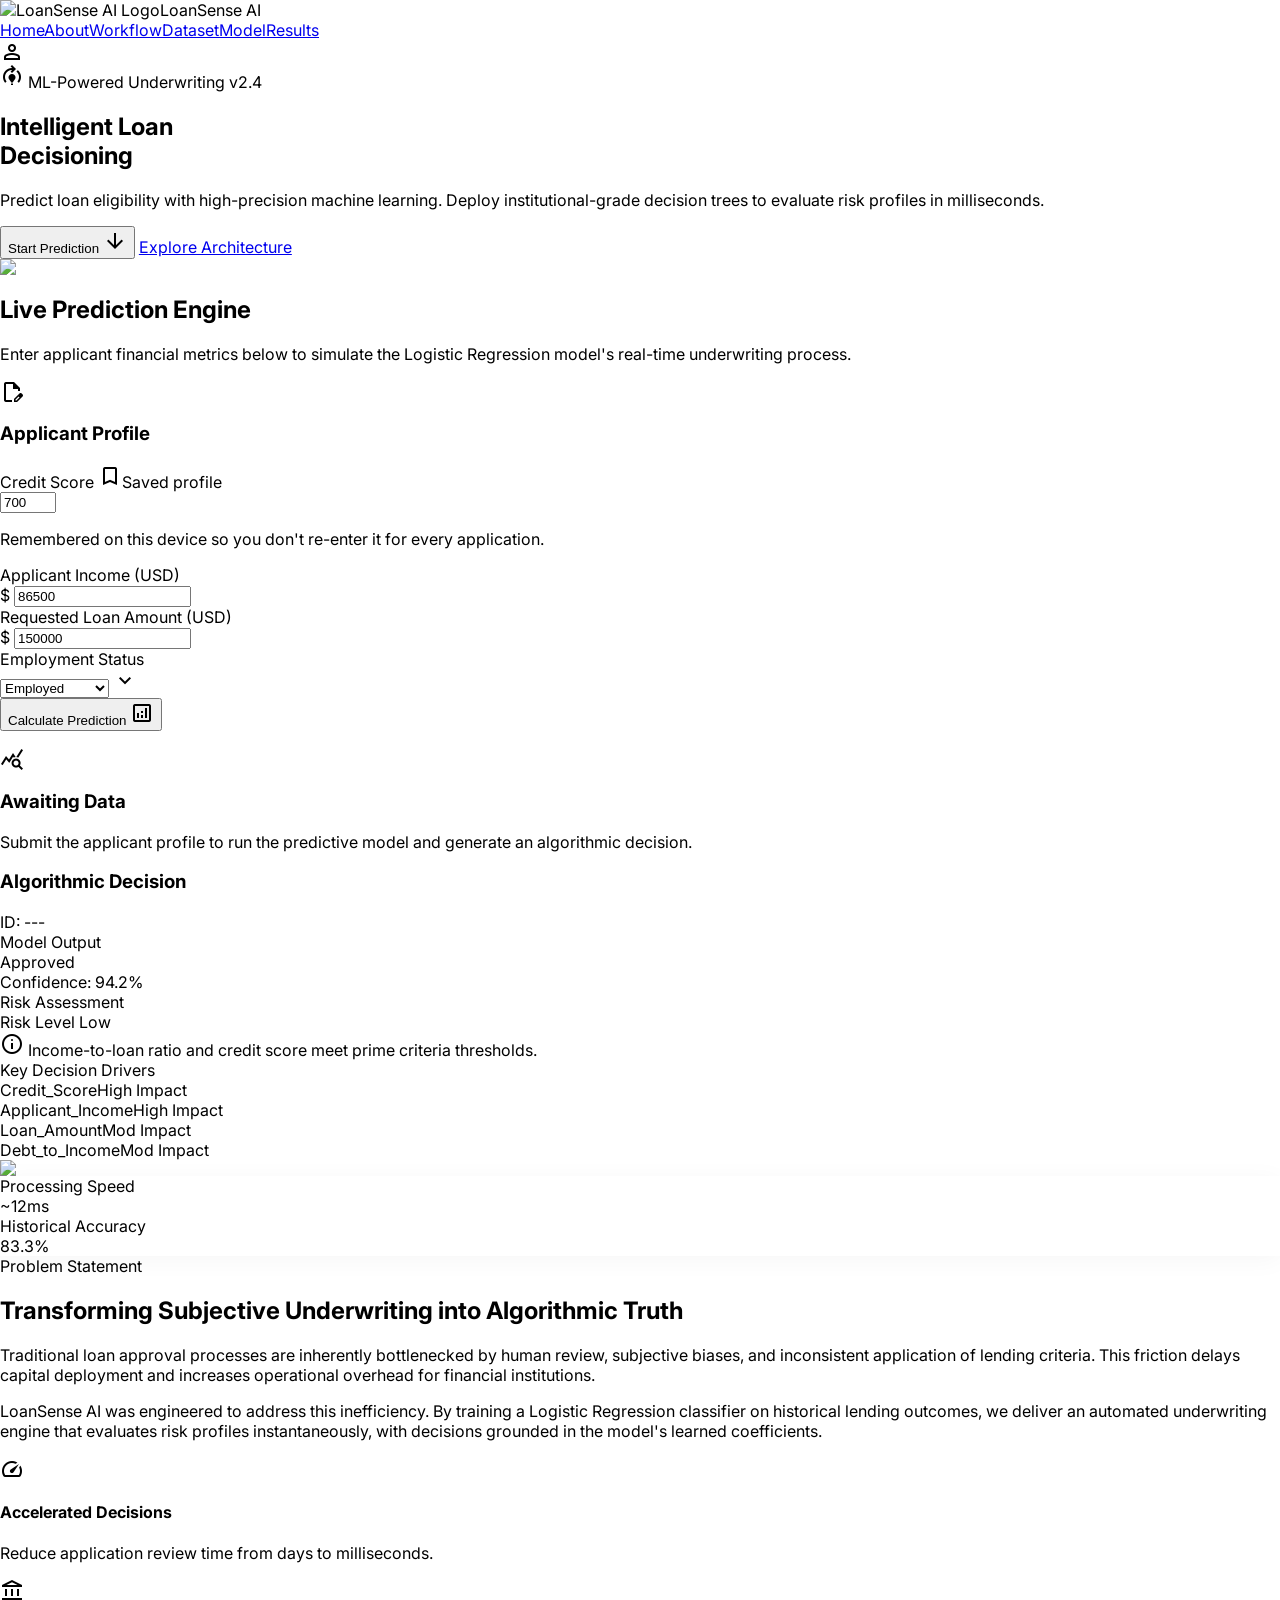
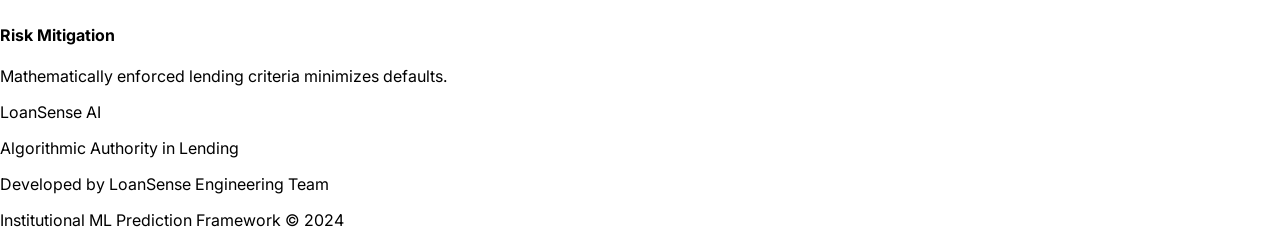
==== commit b774f54d: "Update index.html" ====
--- a/index.html
+++ b/index.html
@@ -73,16 +73,21 @@
 <h3 class="font-title-sm text-title-sm">Applicant Profile</h3>
 </div>
 <form class="flex flex-col gap-6" id="prediction-form">
+<div class="flex flex-col gap-2 p-4 rounded-lg bg-surface-container-lowest border border-dashed border-outline-variant">
+<div class="flex items-center justify-between">
+<label class="font-label-caps text-on-surface-variant uppercase tracking-wider">Credit Score</label>
+<span class="text-[11px] text-on-surface-variant flex items-center gap-1"><span class="material-symbols-outlined text-[14px]">bookmark</span>Saved profile</span>
+</div>
+<input class="w-full h-11 px-4 bg-surface-white border border-outline-variant rounded-lg font-body-base focus:outline-none focus:border-primary focus:ring-4 focus:ring-primary/15 transition-all text-on-surface" id="input-credit" max="850" min="300" placeholder="e.g. 700" required="" type="number" value="700"/>
+<p class="text-[11px] text-on-surface-variant">Remembered on this device so you don't re-enter it for every application.</p>
+</div>
+<div class="h-px bg-border-slate"></div>
 <div class="flex flex-col gap-2">
 <label class="font-label-caps text-on-surface-variant uppercase tracking-wider">Applicant Income (USD)</label>
 <div class="relative">
 <span class="absolute left-4 top-1/2 -translate-y-1/2 text-on-surface-variant font-body-base">$</span>
 <input class="w-full h-11 pl-8 pr-4 bg-surface-container-lowest border border-outline-variant rounded-lg font-body-base focus:outline-none focus:border-primary focus:ring-4 focus:ring-primary/15 transition-all text-on-surface" id="input-income" placeholder="e.g. 5000" required="" type="number" value="86500"/>
 </div>
-</div>
-<div class="flex flex-col gap-2">
-<label class="font-label-caps text-on-surface-variant uppercase tracking-wider">Credit Score</label>
-<input class="w-full h-11 px-4 bg-surface-container-lowest border border-outline-variant rounded-lg font-body-base focus:outline-none focus:border-primary focus:ring-4 focus:ring-primary/15 transition-all text-on-surface" id="input-credit" max="850" min="300" placeholder="e.g. 700" required="" type="number" value="700"/>
 </div>
 <div class="flex flex-col gap-2">
 <label class="font-label-caps text-on-surface-variant uppercase tracking-wider">Requested Loan Amount (USD)</label>
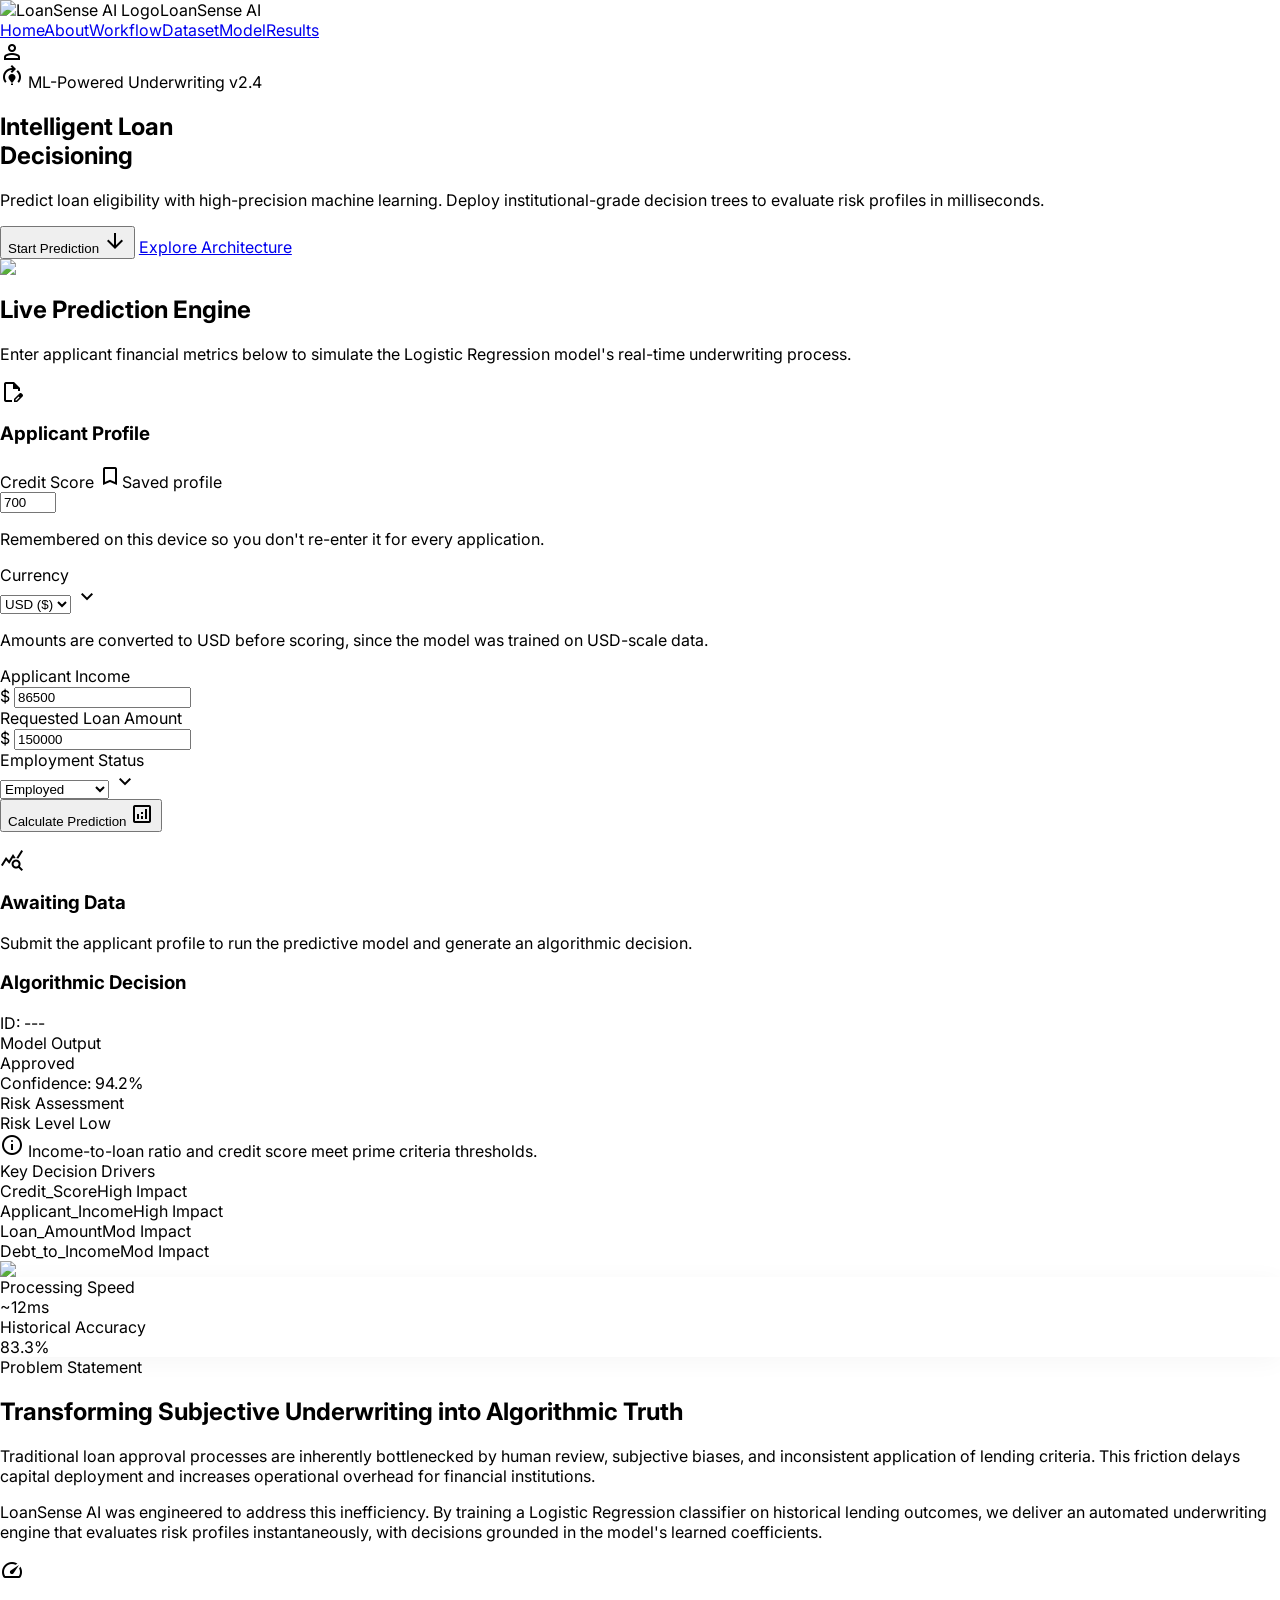
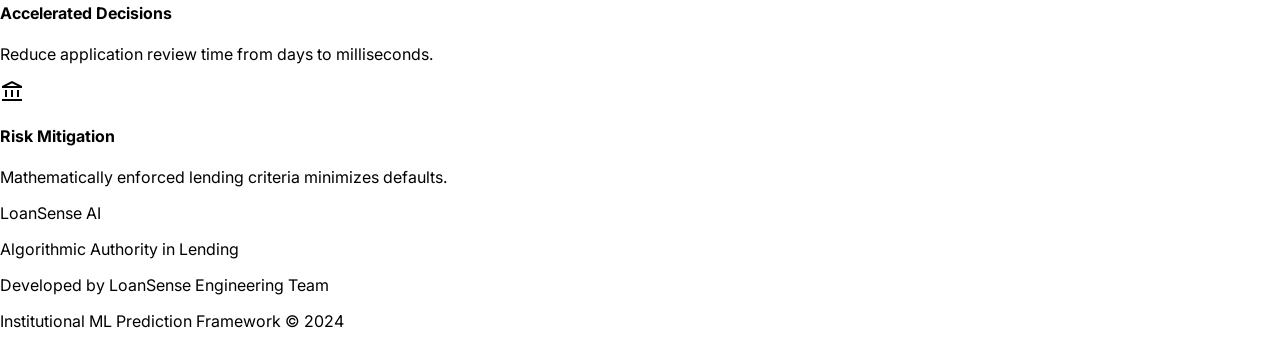
==== commit 7dc683b5: "Update currency labels and input fields in index.html" ====
--- a/index.html
+++ b/index.html
@@ -1,7 +1,7 @@
 <html lang="en"><head><meta charset="utf-8"/><meta content="width=device-width, initial-scale=1.0" name="viewport"/><link href="https://fonts.googleapis.com/css2?family=Material+Symbols+Outlined:opsz,wght,FILL,GRAD@24,400,0,0" rel="stylesheet"/><link href="https://fonts.googleapis.com/css2?family=Inter:wght@400;600;700&amp;display=swap" rel="stylesheet"/>
 <link href="https://fonts.googleapis.com/css2?family=Material+Symbols+Outlined:wght,FILL@100..700,0..1&amp;display=swap" rel="stylesheet"/>
 <link rel="stylesheet" href="styles.css"/>
-<script src="https://cdn.tailwindcss.com"></script><script id="tailwind-config">tailwind.config={theme:{extend:{"colors":{"secondary-fixed-dim":"#4eddbb","border-slate":"#E2E8F0","warning-amber":"#F59E0B","surface-variant":"#e0e3e5","on-error-container":"#93000a","outline":"#727780","surface-bright":"#f7f9fb","on-surface-variant":"#42474f","secondary-container":"#6cf7d4","inverse-on-surface":"#eff1f3","on-tertiary-fixed":"#0d1c2e","on-primary-fixed":"#001c37","on-surface":"#191c1e","on-primary-fixed-variant":"#07497d","surface":"#f7f9fb","error":"#ba1a1a","surface-container-highest":"#e0e3e5","on-primary":"#ffffff","on-tertiary-container":"#acbbd2","outline-variant":"#c2c7d1","primary":"#00355f","surface-tint":"#2d6197","surface-container-lowest":"#ffffff","surface-container-high":"#e6e8ea","on-background":"#191c1e","primary-fixed":"#d2e4ff","on-secondary-fixed-variant":"#005141","surface-container":"#eceef0","tertiary-fixed-dim":"#b9c7df","surface-container-low":"#f2f4f6","on-tertiary-fixed-variant":"#3a485b","primary-container":"#0f4c81","on-secondary":"#ffffff","on-primary-container":"#8ebdf9","inverse-primary":"#a0c9ff","tertiary-container":"#3d4b5f","surface-dim":"#d8dadc","success-green":"#10B981","surface-white":"#FFFFFF","on-secondary-container":"#00705c","tertiary":"#263447","on-tertiary":"#ffffff","on-secondary-fixed":"#002019","error-red":"#DC2626","inverse-surface":"#2d3133","error-container":"#ffdad6","secondary":"#006b58","on-error":"#ffffff","background":"#f7f9fb","secondary-fixed":"#6ff9d6","tertiary-fixed":"#d5e3fc","primary-fixed-dim":"#a0c9ff"},"borderRadius":{"DEFAULT":"0.25rem","lg":"0.5rem","xl":"0.75rem","full":"9999px"},"spacing":{"margin-desktop":"32px","md":"16px","gutter":"24px","unit":"4px","xs":"4px","lg":"24px","xl":"32px","margin-mobile":"16px","sm":"8px"},"fontFamily":{"display-lg":["Inter"],"body-bold":["Inter"],"body-base":["Inter"],"label-caps":["Inter"],"headline-md":["Inter"],"title-sm":["Inter"],"headline-lg-mobile":["Inter"],"stat-lg":["Inter"]},"fontSize":{"display-lg":["36px",{"lineHeight":"44px","letterSpacing":"-0.02em","fontWeight":"700"}],"body-bold":["16px",{"lineHeight":"24px","letterSpacing":"0","fontWeight":"600"}],"body-base":["16px",{"lineHeight":"24px","letterSpacing":"0","fontWeight":"400"}],"label-caps":["12px",{"lineHeight":"16px","letterSpacing":"0.05em","fontWeight":"600"}],"headline-md":["24px",{"lineHeight":"32px","letterSpacing":"-0.01em","fontWeight":"600"}],"title-sm":["18px",{"lineHeight":"28px","letterSpacing":"0","fontWeight":"600"}],"headline-lg-mobile":["28px",{"lineHeight":"36px","letterSpacing":"-0.02em","fontWeight":"700"}],"stat-lg":["28px",{"lineHeight":"36px","letterSpacing":"-0.01em","fontWeight":"700"}]}}}}</script></head><body class="bg-background font-body-base text-on-surface"><header class="fixed top-0 w-full z-50 bg-surface-white/80 backdrop-blur-xl shadow-[0_1px_8px_rgba(0,0,0,0.04)]"><div class="h-20 max-w-[1440px] mx-auto px-margin-desktop flex items-center justify-between"><div class="flex items-center gap-sm"><img alt="LoanSense AI Logo" class="h-8 w-auto object-contain" src="https://lh3.googleusercontent.com/aida-public/[base64]"/><span class="font-headline-md text-headline-md text-primary">LoanSense AI</span></div><nav class="hidden md:flex items-center gap-xl" data-active-classes="text-primary font-body-bold"><a aria-current="page" class="transition-colors text-primary font-body-bold" data-path="home" href="#">Home</a><a class="text-body-base text-on-surface-variant hover:text-primary transition-colors" data-path="about" href="#">About</a><a class="text-body-base text-on-surface-variant hover:text-primary transition-colors" data-path="workflow" href="#">Workflow</a><a class="text-body-base text-on-surface-variant hover:text-primary transition-colors" data-path="dataset" href="#">Dataset</a><a class="text-body-base text-on-surface-variant hover:text-primary transition-colors" data-path="model" href="#">Model</a><a class="text-body-base text-on-surface-variant hover:text-primary transition-colors" data-path="results" href="#">Results</a></nav><div class="flex items-center gap-md"><div class="w-8 h-8 rounded-full bg-primary flex items-center justify-center"><span class="material-symbols-outlined text-on-primary text-[18px]">person</span></div></div></div></header><main class="w-full pt-20 bg-background"><div class="flex flex-col w-full font-body-base text-on-surface bg-background">
+<script src="https://cdn.tailwindcss.com"></script><script id="tailwind-config">tailwind.config={theme:{extend:{"colors":{"secondary-fixed-dim":"#4eddbb","border-slate":"#E2E8F0","warning-amber":"#F59E0B","surface-variant":"#e0e3e5","on-error-container":"#93000a","outline":"#727780","surface-bright":"#f7f9fb","on-surface-variant":"#42474f","secondary-container":"#6cf7d4","inverse-on-surface":"#eff1f3","on-tertiary-fixed":"#0d1c2e","on-primary-fixed":"#001c37","on-surface":"#191c1e","on-primary-fixed-variant":"#07497d","surface":"#f7f9fb","error":"#ba1a1a","surface-container-highest":"#e0e3e5","on-primary":"#ffffff","on-tertiary-container":"#acbbd2","outline-variant":"#c2c7d1","primary":"#00355f","surface-tint":"#2d6197","surface-container-lowest":"#ffffff","surface-container-high":"#e6e8ea","on-background":"#191c1e","primary-fixed":"#d2e4ff","on-secondary-fixed-variant":"#005141","surface-container":"#eceef0","tertiary-fixed-dim":"#b9c7df","surface-container-low":"#f2f4f6","on-tertiary-fixed-variant":"#3a485b","primary-container":"#0f4c81","on-secondary":"#ffffff","on-primary-container":"#8ebdf9","inverse-primary":"#a0c9ff","tertiary-container":"#3d4b5f","surface-dim":"#d8dadc","success-green":"#10B981","surface-white":"#FFFFFF","on-secondary-container":"#00705c","tertiary":"#263447","on-tertiary":"#ffffff","on-secondary-fixed":"#002019","error-red":"#DC2626","inverse-surface":"#2d3133","error-container":"#ffdad6","secondary":"#006b58","on-error":"#ffffff","background":"#f7f9fb","secondary-fixed":"#6ff9d6","tertiary-fixed":"#d5e3fc","primary-fixed-dim":"#a0c9ff"},"borderRadius":{"DEFAULT":"0.25rem","lg":"0.5rem","xl":"0.75rem","full":"9999px"},"spacing":{"margin-desktop":"32px","md":"16px","gutter":"24px","unit":"4px","xs":"4px","lg":"24px","xl":"32px","margin-mobile":"16px","sm":"8px"},"fontFamily":{"display-lg":["Inter"],"body-bold":["Inter"],"body-base":["Inter"],"label-caps":["Inter"],"headline-md":["Inter"],"title-sm":["Inter"],"headline-lg-mobile":["Inter"],"stat-lg":["Inter"]},"fontSize":{"display-lg":["36px",{"lineHeight":"44px","letterSpacing":"-0.02em","fontWeight":"700"}],"body-bold":["16px",{"lineHeight":"24px","letterSpacing":"0","fontWeight":"600"}],"body-base":["16px",{"lineHeight":"24px","letterSpacing":"0","fontWeight":"400"}],"label-caps":["12px",{"lineHeight":"16px","letterSpacing":"0.05em","fontWeight":"600"}],"headline-md":["24px",{"lineHeight":"32px","letterSpacing":"-0.01em","fontWeight":"600"}],"title-sm":["18px",{"lineHeight":"28px","letterSpacing":"0","fontWeight":"600"}],"headline-lg-mobile":["28px",{"lineHeight":"36px","letterSpacing":"-0.02em","fontWeight":"700"}],"stat-lg":["28px",{"lineHeight":"36px","letterSpacing":"-0.01em","fontWeight":"700"}]}}}}</script></head><body class="bg-background font-body-base text-on-surface"><header class="fixed top-0 w-full z-50 bg-surface-white/80 backdrop-blur-xl shadow-[0_1px_8px_rgba(0,0,0,0.04)]"><div class="h-20 max-w-[1440px] mx-auto px-margin-desktop flex items-center justify-between"><div class="flex items-center gap-sm"><img alt="LoanSense AI Logo" class="h-8 w-auto object-contain" src="https://lh3.googleusercontent.com/aida-public/[base64]"/><span class="font-headline-md text-headline-md text-primary">LoanSense AI</span></div><nav class="hidden md:flex items-center gap-xl" data-active-classes="text-primary font-body-bold" id="main-nav"><a class="transition-colors text-primary font-body-bold" data-path="home" href="#home">Home</a><a class="text-body-base text-on-surface-variant hover:text-primary transition-colors" data-path="about" href="#about">About</a><a class="text-body-base text-on-surface-variant hover:text-primary transition-colors" data-path="workflow" href="#prediction-engine">Workflow</a><a class="text-body-base text-on-surface-variant hover:text-primary transition-colors" data-path="dataset" href="#prediction-engine">Dataset</a><a class="text-body-base text-on-surface-variant hover:text-primary transition-colors" data-path="model" href="#about">Model</a><a class="text-body-base text-on-surface-variant hover:text-primary transition-colors" data-path="results" href="#about">Results</a></nav><div class="flex items-center gap-md"><div class="w-8 h-8 rounded-full bg-primary flex items-center justify-center"><span class="material-symbols-outlined text-on-primary text-[18px]">person</span></div></div></div></header><main class="w-full pt-20 bg-background"><div class="flex flex-col w-full font-body-base text-on-surface bg-background">
 <!-- CSS for Animations & Layout specific tweaks -->
 <style>
     @keyframes fade-in-up {
@@ -83,16 +83,32 @@
 </div>
 <div class="h-px bg-border-slate"></div>
 <div class="flex flex-col gap-2">
-<label class="font-label-caps text-on-surface-variant uppercase tracking-wider">Applicant Income (USD)</label>
-<div class="relative">
-<span class="absolute left-4 top-1/2 -translate-y-1/2 text-on-surface-variant font-body-base">$</span>
+<label class="font-label-caps text-on-surface-variant uppercase tracking-wider">Currency</label>
+<div class="relative">
+<select class="w-full h-11 px-4 bg-surface-container-lowest border border-outline-variant rounded-lg font-body-base focus:outline-none focus:border-primary focus:ring-4 focus:ring-primary/15 transition-all text-on-surface appearance-none cursor-pointer" id="input-currency">
+<option data-symbol="$" selected="" value="USD">USD ($)</option>
+<option data-symbol="€" value="EUR">EUR (€)</option>
+<option data-symbol="£" value="GBP">GBP (£)</option>
+<option data-symbol="₹" value="INR">INR (₹)</option>
+<option data-symbol="¥" value="JPY">JPY (¥)</option>
+<option data-symbol="$" value="CAD">CAD ($)</option>
+<option data-symbol="$" value="AUD">AUD ($)</option>
+</select>
+<span class="material-symbols-outlined absolute right-4 top-1/2 -translate-y-1/2 pointer-events-none text-on-surface-variant">expand_more</span>
+</div>
+<p class="text-[11px] text-on-surface-variant" id="currency-rate-note">Amounts are converted to USD before scoring, since the model was trained on USD-scale data.</p>
+</div>
+<div class="flex flex-col gap-2">
+<label class="font-label-caps text-on-surface-variant uppercase tracking-wider">Applicant Income</label>
+<div class="relative">
+<span class="absolute left-4 top-1/2 -translate-y-1/2 text-on-surface-variant font-body-base" id="income-currency-symbol">$</span>
 <input class="w-full h-11 pl-8 pr-4 bg-surface-container-lowest border border-outline-variant rounded-lg font-body-base focus:outline-none focus:border-primary focus:ring-4 focus:ring-primary/15 transition-all text-on-surface" id="input-income" placeholder="e.g. 5000" required="" type="number" value="86500"/>
 </div>
 </div>
 <div class="flex flex-col gap-2">
-<label class="font-label-caps text-on-surface-variant uppercase tracking-wider">Requested Loan Amount (USD)</label>
-<div class="relative">
-<span class="absolute left-4 top-1/2 -translate-y-1/2 text-on-surface-variant font-body-base">$</span>
+<label class="font-label-caps text-on-surface-variant uppercase tracking-wider">Requested Loan Amount</label>
+<div class="relative">
+<span class="absolute left-4 top-1/2 -translate-y-1/2 text-on-surface-variant font-body-base" id="loan-currency-symbol">$</span>
 <input class="w-full h-11 pl-8 pr-4 bg-surface-container-lowest border border-outline-variant rounded-lg font-body-base focus:outline-none focus:border-primary focus:ring-4 focus:ring-primary/15 transition-all text-on-surface" id="input-loan" placeholder="e.g. 200000" required="" type="number" value="150000"/>
 </div>
 </div>
@@ -231,4 +247,5 @@
 </section>
 </div></main><footer class="w-full bg-surface-container border-t border-slate py-xl"><div class="max-w-[1440px] mx-auto px-margin-desktop flex flex-col md:flex-row justify-between items-center gap-lg text-on-surface-variant"><div class="flex flex-col gap-xs"><span class="font-body-bold text-primary">LoanSense AI</span><p class="text-label-caps">Algorithmic Authority in Lending</p></div><div class="text-center md:text-right text-sm font-body-base"><p>Developed by LoanSense Engineering Team</p><p class="opacity-70 mt-xs">Institutional ML Prediction Framework © 2024</p></div></div></footer>
 <script src="app.js"></script>
+<!-- Cloudflare Web Analytics --><script type='module' src='https://static.cloudflareinsights.com/beacon.min.js' data-cf-beacon='{"token": "2d606c2b2a014f48bbf75025ae6b0ad8"}'></script><!-- End Cloudflare Web Analytics -->
 </body></html>
--- a/styles.css
+++ b/styles.css
@@ -23,3 +23,7 @@
 ::-webkit-scrollbar {
   display: none;
 }
+
+section[id] {
+  scroll-margin-top: 80px;
+}
